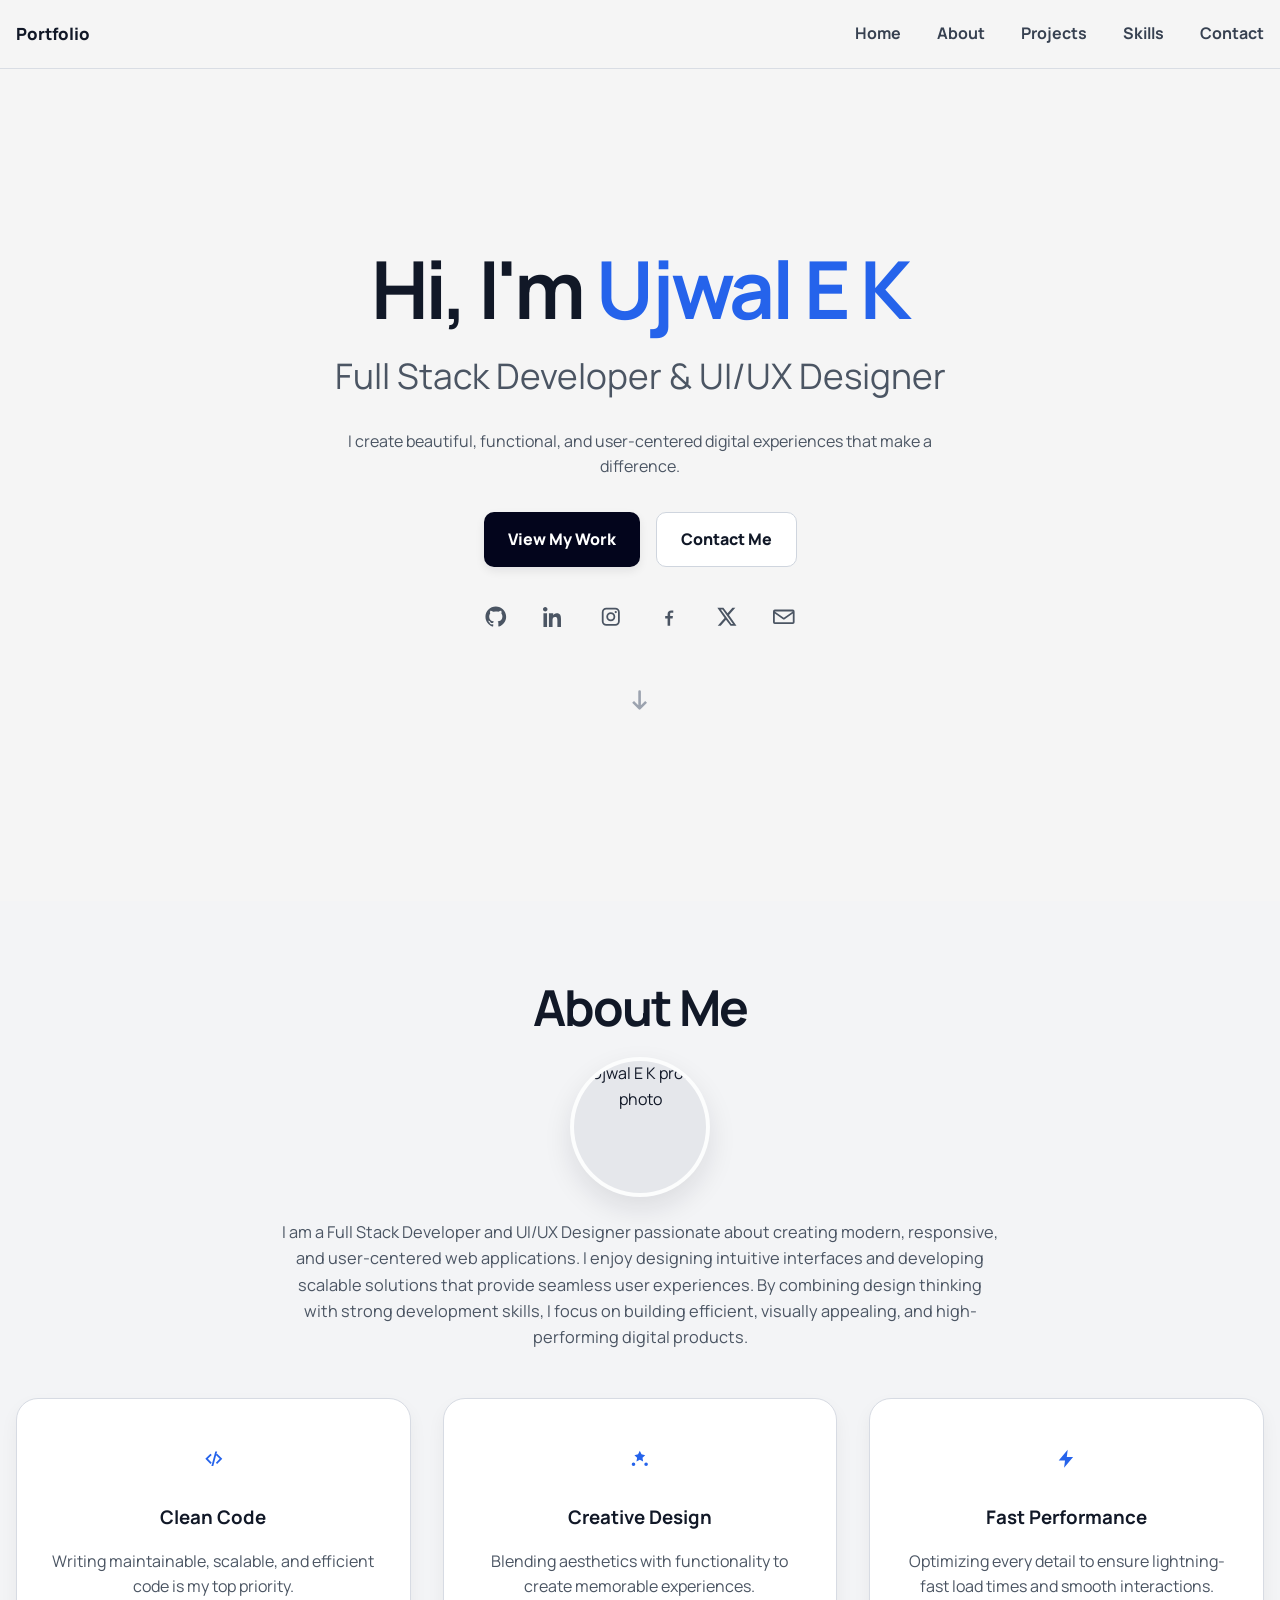
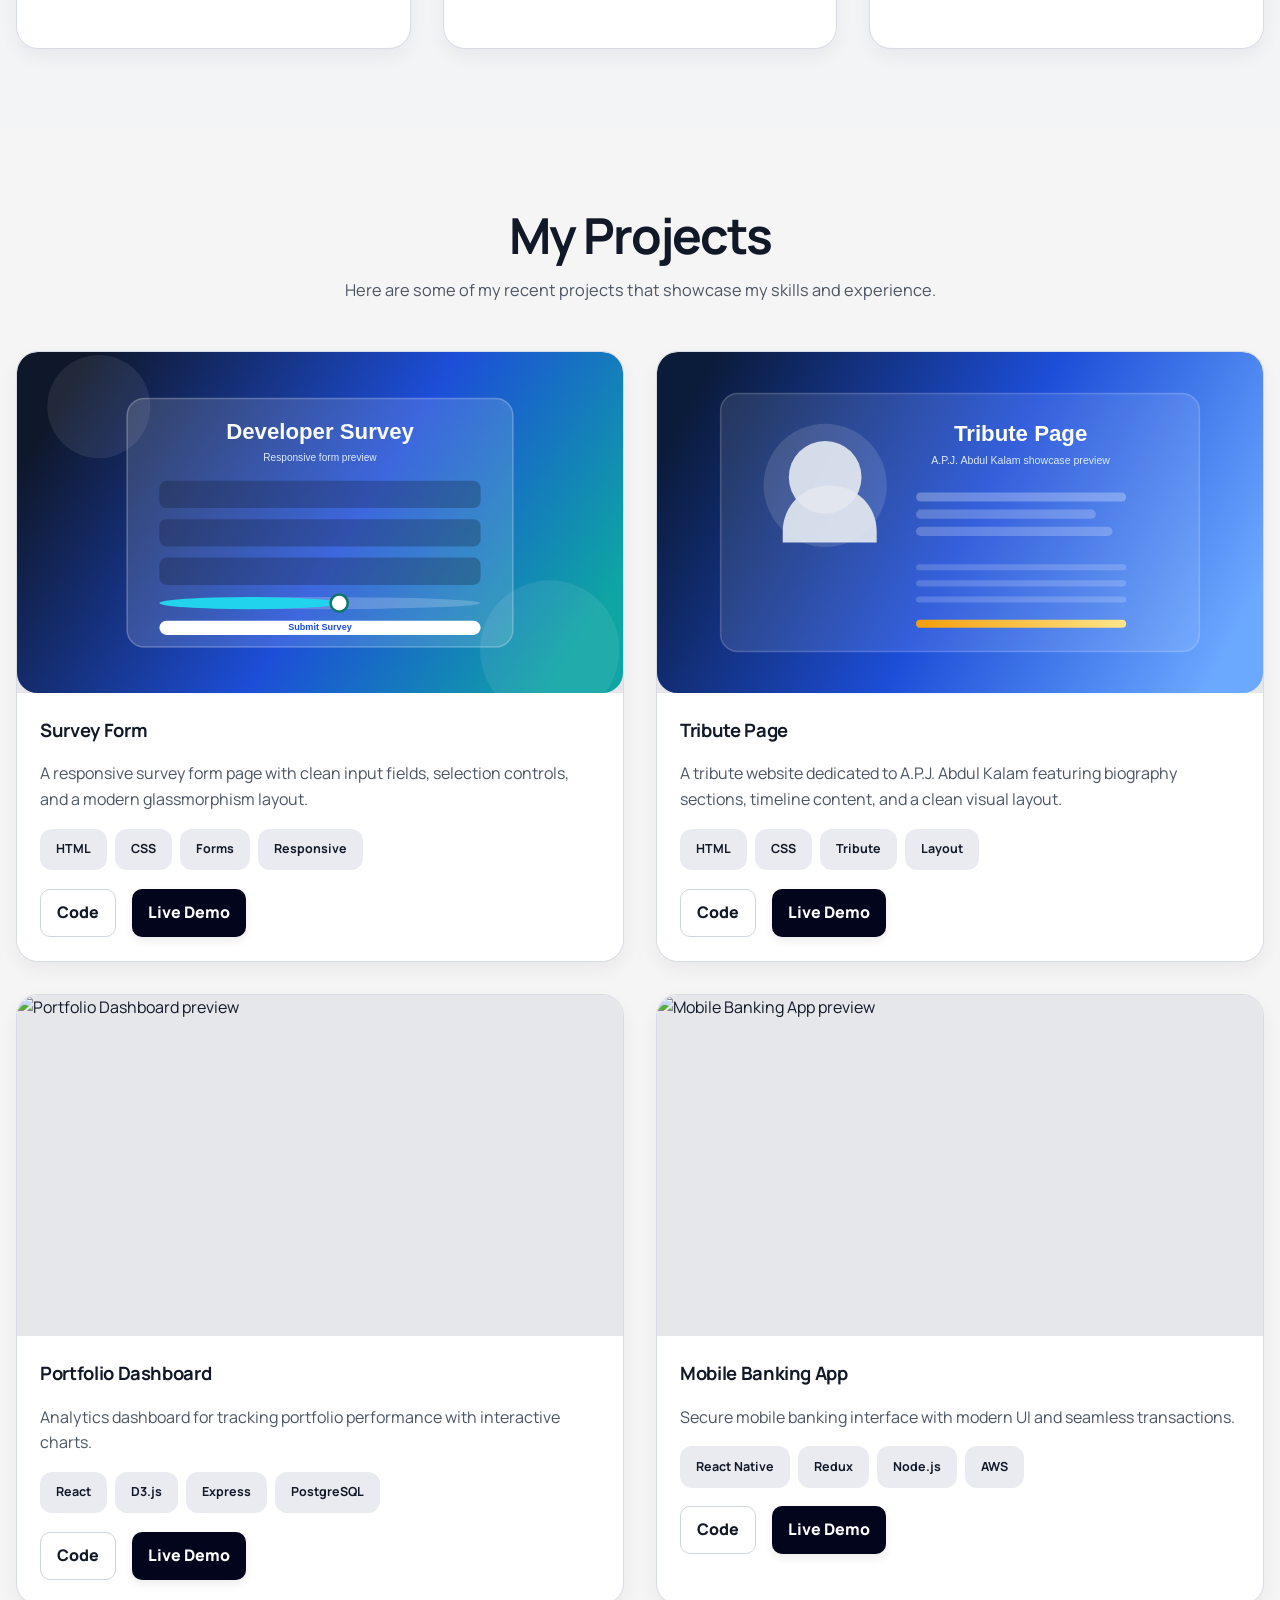
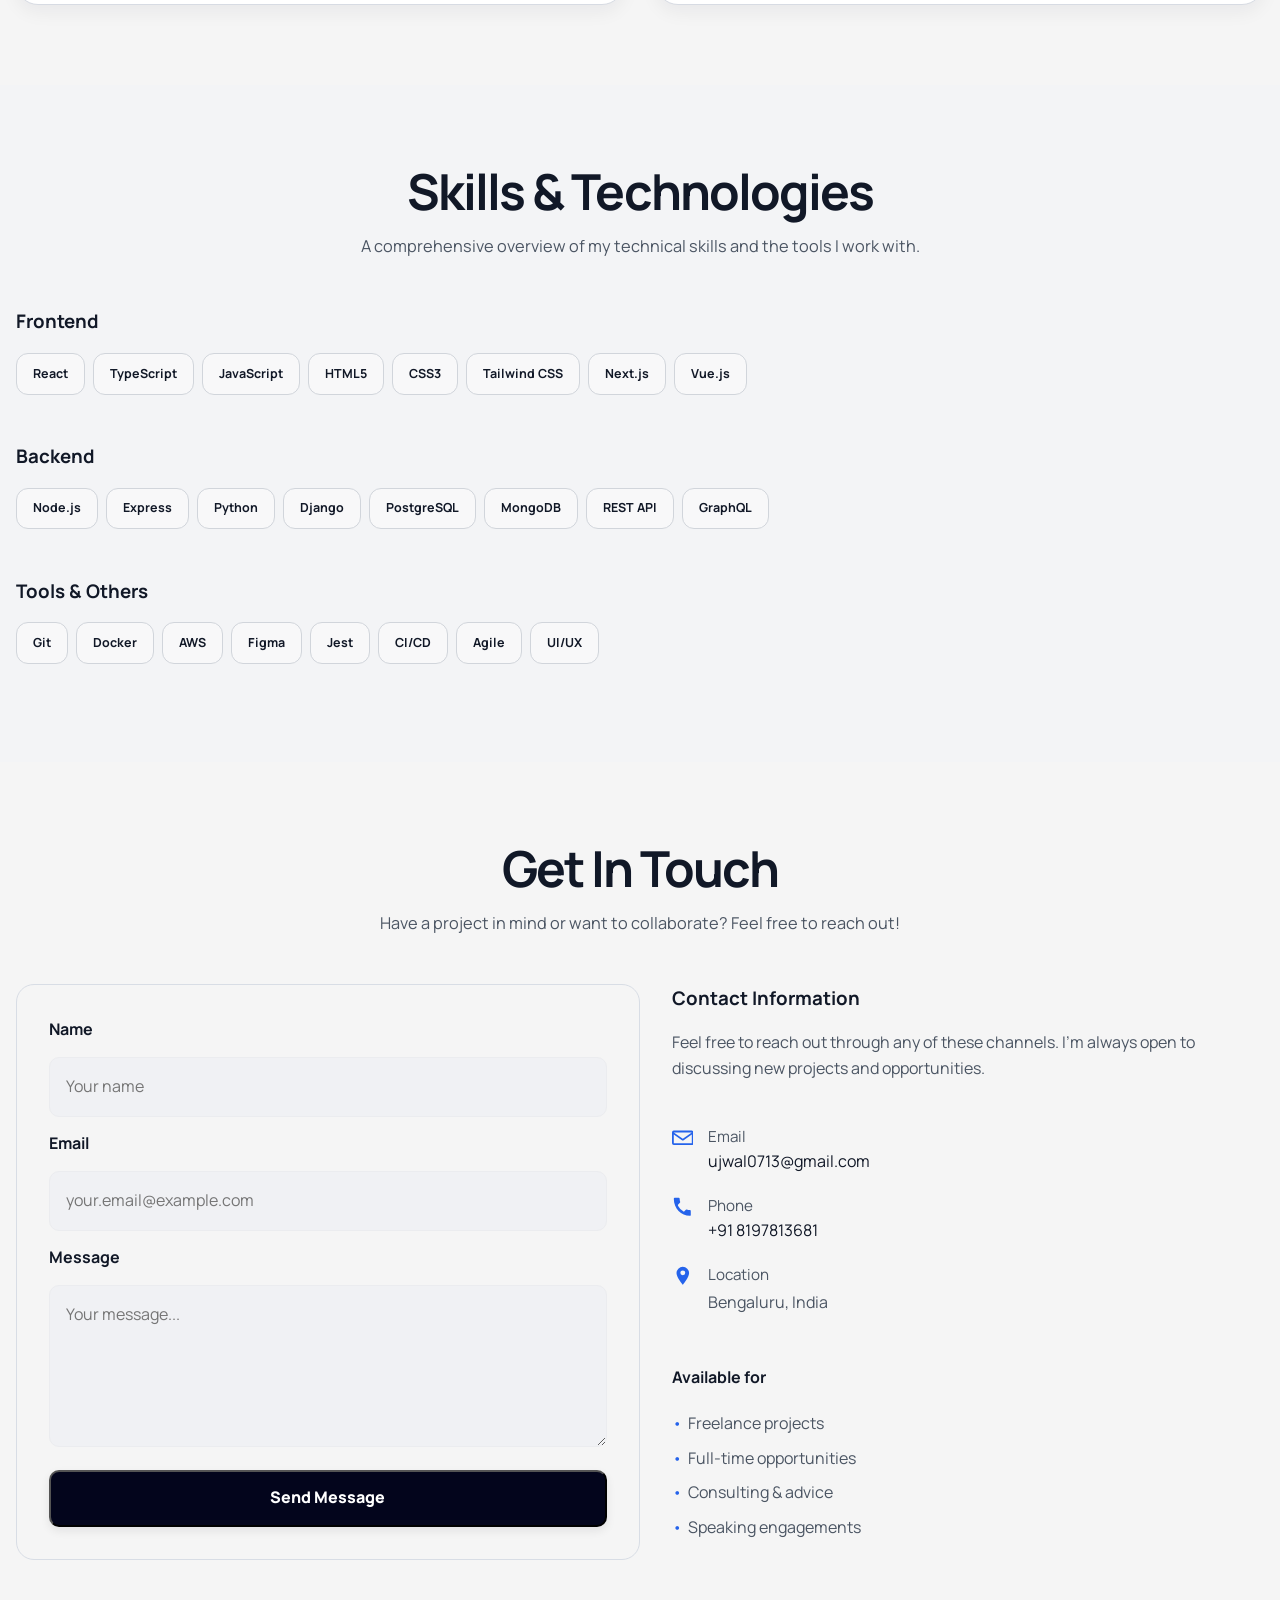
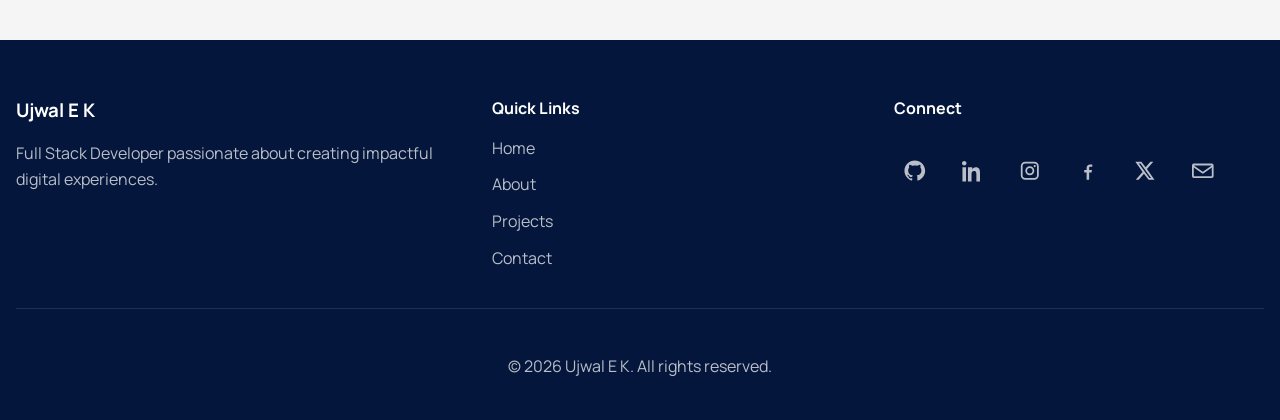
==== index.html @ cf4cae7e "Initial portfolio website" ====
<!DOCTYPE html>
<html lang="en">
<head>
  <meta charset="UTF-8">
  <meta name="viewport" content="width=device-width, initial-scale=1.0">
  <meta name="description" content="Portfolio website for Ujwal E K, full stack developer and UI/UX designer.">
  <title>Portfolio | Ujwal E K</title>
  <link rel="preconnect" href="https://fonts.googleapis.com">
  <link rel="preconnect" href="https://fonts.gstatic.com" crossorigin>
  <link href="https://fonts.googleapis.com/css2?family=Manrope:wght@400;500;600;700;800&display=swap" rel="stylesheet">
  <link rel="stylesheet" href="style.css">
</head>
<body>
  <header class="header">
    <div class="container nav-wrap">
      <a class="brand" href="#home">Portfolio</a>
      <button class="menu-toggle" type="button" aria-label="Open menu" aria-expanded="false" aria-controls="mobile-menu">
        <span></span>
        <span></span>
        <span></span>
      </button>
      <nav class="nav desktop-nav" aria-label="Primary navigation">
        <a href="#home">Home</a>
        <a href="#about">About</a>
        <a href="#projects">Projects</a>
        <a href="#skills">Skills</a>
        <a href="#contact">Contact</a>
      </nav>
    </div>
    <nav class="mobile-nav" id="mobile-menu" aria-label="Mobile navigation" hidden>
      <div class="container mobile-nav-links">
        <a href="#home">Home</a>
        <a href="#about">About</a>
        <a href="#projects">Projects</a>
        <a href="#skills">Skills</a>
        <a href="#contact">Contact</a>
      </div>
    </nav>
  </header>

  <main>
    <section class="hero" id="home">
      <div class="container hero-content">

        <h1>Hi, I'm <span>Ujwal E K</span></h1>
        <p class="hero-subtitle">Full Stack Developer &amp; UI/UX Designer</p>
        <p class="hero-description">
          I create beautiful, functional, and user-centered digital experiences that
          make a difference.
        </p>

        <div class="hero-actions">
          <a class="button button-primary" href="#projects">View My Work</a>
          <a class="button button-secondary" href="#contact">Contact Me</a>
        </div>

        <div class="social-links">
          <a href="https://github.com" target="_blank" rel="noopener noreferrer" aria-label="GitHub">
            <svg viewBox="0 0 24 24" aria-hidden="true"><path d="M12 .5C5.65.5.5 5.65.5 12c0 5.08 3.29 9.39 7.86 10.91.58.11.79-.25.79-.56 0-.27-.01-1-.02-1.96-3.2.69-3.87-1.54-3.87-1.54-.53-1.33-1.28-1.68-1.28-1.68-1.04-.71.08-.7.08-.7 1.15.08 1.76 1.19 1.76 1.19 1.03 1.76 2.69 1.25 3.35.96.11-.75.4-1.25.73-1.54-2.55-.29-5.24-1.28-5.24-5.68 0-1.26.45-2.28 1.18-3.09-.12-.29-.51-1.46.11-3.04 0 0 .97-.31 3.17 1.18A10.9 10.9 0 0 1 12 6.03c.97 0 1.95.13 2.87.39 2.2-1.49 3.17-1.18 3.17-1.18.62 1.58.23 2.75.11 3.04.74.81 1.18 1.83 1.18 3.09 0 4.42-2.69 5.39-5.25 5.67.41.36.78 1.06.78 2.14 0 1.55-.01 2.79-.01 3.17 0 .31.21.67.79.56C20.21 21.39 23.5 17.08 23.5 12 23.5 5.65 18.35.5 12 .5Z"/></svg>
          </a>
          <a href="https://linkedin.com" target="_blank" rel="noopener noreferrer" aria-label="LinkedIn">
            <svg viewBox="0 0 24 24" aria-hidden="true"><path d="M4.98 3.5C4.98 4.88 3.87 6 2.49 6S0 4.88 0 3.5 1.11 1 2.49 1s2.49 1.12 2.49 2.5ZM.5 8h4V24h-4V8Zm7 0h3.83v2.19h.05c.53-1.01 1.84-2.19 3.8-2.19 4.06 0 4.81 2.67 4.81 6.15V24h-4v-7.56c0-1.8-.03-4.12-2.51-4.12-2.51 0-2.89 1.96-2.89 3.99V24h-4V8Z"/></svg>
          </a>
          <a href="https://instagram.com" target="_blank" rel="noopener noreferrer" aria-label="Instagram">
            <svg viewBox="0 0 24 24" aria-hidden="true"><path d="M7 2h10a5 5 0 0 1 5 5v10a5 5 0 0 1-5 5H7a5 5 0 0 1-5-5V7a5 5 0 0 1 5-5Zm0 2a3 3 0 0 0-3 3v10a3 3 0 0 0 3 3h10a3 3 0 0 0 3-3V7a3 3 0 0 0-3-3H7Zm10.5 1.5a1.25 1.25 0 1 1-1.249 1.25A1.25 1.25 0 0 1 17.5 5.5ZM12 7a5 5 0 1 1-5 5 5 5 0 0 1 5-5Zm0 2a3 3 0 1 0 3 3 3 3 0 0 0-3-3Z"/></svg>
          </a>
          <a href="https://facebook.com" target="_blank" rel="noopener noreferrer" aria-label="Facebook">
            <svg viewBox="0 0 24 24" aria-hidden="true"><path d="M13.5 22v-8h2.7l.4-3h-3.1V9.1c0-.87.25-1.46 1.5-1.46H17V5.02A28.24 28.24 0 0 0 14.62 5C12.27 5 10.67 6.43 10.67 9.06V11H8v3h2.67v8h2.83Z"/></svg>
          </a>
          <a href="https://twitter.com" target="_blank" rel="noopener noreferrer" aria-label="X">
            <svg viewBox="0 0 24 24" aria-hidden="true"><path d="M18.24 2H21.5l-7.12 8.13L22.75 22H16.2l-5.14-6.71L5.19 22H1.93l7.61-8.7L1.5 2h6.72l4.64 6.12L18.24 2Zm-1.14 18h1.8L7.25 3.9H5.32L17.1 20Z"/></svg>
          </a>
          <a href="https://mail.google.com/mail/?view=cm&fs=1&to=ujwal0713@gmail.com" target="_blank" rel="noopener noreferrer" aria-label="Email">
            <svg viewBox="0 0 24 24" aria-hidden="true"><path d="M2 4h20a2 2 0 0 1 2 2v12a2 2 0 0 1-2 2H2a2 2 0 0 1-2-2V6a2 2 0 0 1 2-2Zm0 2v.01L12 13l10-6.99V6H2Zm20 12V8.32l-9.43 6.6a1 1 0 0 1-1.14 0L2 8.32V18h20Z"/></svg>
          </a>
        </div>

        <a class="scroll-down" href="#about" aria-label="Scroll down">
          <svg viewBox="0 0 24 24" aria-hidden="true">
            <path d="M12 4a1 1 0 0 1 1 1v10.59l3.3-3.29 1.4 1.41-5 5a1 1 0 0 1-1.4 0l-5-5 1.4-1.41 3.3 3.29V5a1 1 0 0 1 1-1Z"/>
          </svg>
        </a>
      </div>
    </section>

    <section class="section section-muted" id="about">
      <div class="container">
        <div class="section-heading">
          <h2>About Me</h2>
          <div class="profile-photo-wrap about-photo-wrap">
            <img class="profile-photo" src="https://via.placeholder.com/220x220.png?text=Ujwal+E+K" alt="Ujwal E K profile photo">
          </div>
          <p>I am a Full Stack Developer and UI/UX Designer passionate about creating modern, responsive, and user-centered web applications. I enjoy designing intuitive interfaces and developing scalable solutions that provide seamless user experiences. By combining design thinking with strong development skills, I focus on building efficient, visually appealing, and high-performing digital products.</p>
        </div>

        <div class="about-grid">
          <article class="card info-card">
            <div class="icon-circle" aria-hidden="true">
              <svg viewBox="0 0 24 24"><path d="M8.29 6.29 2.59 12l5.7 5.71 1.42-1.42L5.41 12l4.3-4.29-1.42-1.42Zm7.42 0-1.42 1.42L18.59 12l-4.3 4.29 1.42 1.42L21.41 12l-5.7-5.71ZM13.65 4 9.35 20h2.07l4.3-16h-2.07Z"/></svg>
            </div>
            <h3>Clean Code</h3>
            <p>Writing maintainable, scalable, and efficient code is my top priority.</p>
          </article>

          <article class="card info-card">
            <div class="icon-circle" aria-hidden="true">
              <svg viewBox="0 0 24 24"><path d="m12 3 1.91 3.87L18 8l-3 2.92.71 4.14L12 13.06l-3.71 2 .71-4.14L6 8l4.09-1.13L12 3Zm7 13a2 2 0 1 1 0 4 2 2 0 0 1 0-4ZM5 16a2 2 0 1 1 0 4 2 2 0 0 1 0-4Z"/></svg>
            </div>
            <h3>Creative Design</h3>
            <p>Blending aesthetics with functionality to create memorable experiences.</p>
          </article>

          <article class="card info-card">
            <div class="icon-circle" aria-hidden="true">
              <svg viewBox="0 0 24 24"><path d="M13 2 3 14h7l-1 8 10-12h-7l1-8Z"/></svg>
            </div>
            <h3>Fast Performance</h3>
            <p>Optimizing every detail to ensure lightning-fast load times and smooth interactions.</p>
          </article>
        </div>
      </div>
    </section>

    <section class="section" id="projects">
      <div class="container">
        <div class="section-heading">
          <h2>My Projects</h2>
          <p>Here are some of my recent projects that showcase my skills and experience.</p>
        </div>

        <div class="projects-grid">
          <article class="card project-card">
            <div class="project-image">
                <img src="assets/survey-preview.svg" alt="Survey Form preview">
              </div>
            <div class="project-content">
              <h3>Survey Form</h3>
              <p>A responsive survey form page with clean input fields, selection controls, and a modern glassmorphism layout.</p>
              <div class="tags">
                <span>HTML</span>
                <span>CSS</span>
                <span>Forms</span>
                <span>Responsive</span>
              </div>
              <div class="project-actions">
                <a class="button button-secondary button-small" href="">Code</a>
                <a class="button button-primary button-small" href="survey.html" target="_blank" rel="noopener noreferrer">Live Demo</a>
              </div>
            </div>
          </article>

          <article class="card project-card">
            <div class="project-image">
                <img src="assets/tribute-preview.svg" alt="Tribute Page preview">
              </div>
            <div class="project-content">
              <h3>Tribute Page</h3>
              <p>A tribute website dedicated to A.P.J. Abdul Kalam featuring biography sections, timeline content, and a clean visual layout.</p>
              <div class="tags">
                <span>HTML</span>
                <span>CSS</span>
                <span>Tribute</span>
                <span>Layout</span>
              </div>
              <div class="project-actions">
                <a class="button button-secondary button-small" href="">Code</a>
                <a class="button button-primary button-small" href="tribute.html" target="_blank" rel="noopener noreferrer">Live Demo</a>
              </div>
            </div>
          </article>

          <article class="card project-card">
            <div class="project-image">
              <img src="https://images.unsplash.com/photo-1637937459053-c788742455be?crop=entropy&cs=tinysrgb&fit=max&fm=jpg&q=80&w=1080" alt="Portfolio Dashboard preview">
            </div>
            <div class="project-content">
              <h3>Portfolio Dashboard</h3>
              <p>Analytics dashboard for tracking portfolio performance with interactive charts.</p>
              <div class="tags">
                <span>React</span>
                <span>D3.js</span>
                <span>Express</span>
                <span>PostgreSQL</span>
              </div>
              <div class="project-actions">
                <a class="button button-secondary button-small" href="https://github.com" target="_blank" rel="noopener noreferrer">Code</a>
                <a class="button button-primary button-small" href="https://example.com" target="_blank" rel="noopener noreferrer">Live Demo</a>
              </div>
            </div>
          </article>

          <article class="card project-card">
            <div class="project-image">
              <img src="https://images.unsplash.com/photo-1661246627162-feb0269e0c07?crop=entropy&cs=tinysrgb&fit=max&fm=jpg&q=80&w=1080" alt="Mobile Banking App preview">
            </div>
            <div class="project-content">
              <h3>Mobile Banking App</h3>
              <p>Secure mobile banking interface with modern UI and seamless transactions.</p>
              <div class="tags">
                <span>React Native</span>
                <span>Redux</span>
                <span>Node.js</span>
                <span>AWS</span>
              </div>
              <div class="project-actions">
                <a class="button button-secondary button-small" href="https://github.com" target="_blank" rel="noopener noreferrer">Code</a>
                <a class="button button-primary button-small" href="https://example.com" target="_blank" rel="noopener noreferrer">Live Demo</a>
              </div>
            </div>
          </article>
        </div>
      </div>
    </section>

    <section class="section section-muted" id="skills">
      <div class="container">
        <div class="section-heading">
          <h2>Skills &amp; Technologies</h2>
          <p>A comprehensive overview of my technical skills and the tools I work with.</p>
        </div>

        <div class="skills-list">
          <div class="skill-block">
            <h3>Frontend</h3>
            <div class="tags tags-outline">
              <span>React</span>
              <span>TypeScript</span>
              <span>JavaScript</span>
              <span>HTML5</span>
              <span>CSS3</span>
              <span>Tailwind CSS</span>
              <span>Next.js</span>
              <span>Vue.js</span>
            </div>
          </div>

          <div class="skill-block">
            <h3>Backend</h3>
            <div class="tags tags-outline">
              <span>Node.js</span>
              <span>Express</span>
              <span>Python</span>
              <span>Django</span>
              <span>PostgreSQL</span>
              <span>MongoDB</span>
              <span>REST API</span>
              <span>GraphQL</span>
            </div>
          </div>

          <div class="skill-block">
            <h3>Tools &amp; Others</h3>
            <div class="tags tags-outline">
              <span>Git</span>
              <span>Docker</span>
              <span>AWS</span>
              <span>Figma</span>
              <span>Jest</span>
              <span>CI/CD</span>
              <span>Agile</span>
              <span>UI/UX</span>
            </div>
          </div>
        </div>
      </div>
    </section>

    <section class="section" id="contact">
      <div class="container">
        <div class="section-heading">
          <h2>Get In Touch</h2>
          <p>Have a project in mind or want to collaborate? Feel free to reach out!</p>
        </div>

        <div class="contact-grid">
          <article class="form-card">
            <form id="contact-form" name="contact" method="POST" data-netlify="true" netlify-honeypot="bot-field">
              <input type="hidden" name="form-name" value="contact">
              <p class="hidden-field">
                <label>Do not fill this field if you are human <input name="bot-field"></label>
              </p>

              <label for="name">Name</label>
              <input id="name" name="name" type="text" placeholder="Your name" required>

              <label for="email">Email</label>
              <input id="email" name="email" type="email" placeholder="your.email@example.com" required>

              <label for="message">Message</label>
              <textarea id="message" name="message" rows="5" placeholder="Your message..." required></textarea>

              <button class="button button-primary button-submit" type="submit">Send Message</button>
            </form>
          </article>

          <div class="contact-info">
            <div>
              <h3>Contact Information</h3>
              <p>Feel free to reach out through any of these channels. I'm always open to discussing new projects and opportunities.</p>
            </div>

            <div class="contact-items">
              <div class="contact-item">
                <div class="contact-icon" aria-hidden="true">
                  <svg viewBox="0 0 24 24"><path d="M2 4h20a2 2 0 0 1 2 2v12a2 2 0 0 1-2 2H2a2 2 0 0 1-2-2V6a2 2 0 0 1 2-2Zm0 2v.01L12 13l10-6.99V6H2Zm20 12V8.32l-9.43 6.6a1 1 0 0 1-1.14 0L2 8.32V18h20Z"/></svg>
                </div>
                <div>
                  <span>Email</span>
                  <a href="mailto:ujwal0713@gmail.com">ujwal0713@gmail.com</a>
                </div>
              </div>

              <div class="contact-item">
                <div class="contact-icon" aria-hidden="true">
                  <svg viewBox="0 0 24 24"><path d="M6.62 10.79a15.05 15.05 0 0 0 6.59 6.59l2.2-2.2a1 1 0 0 1 1.01-.24c1.1.37 2.27.56 3.45.56a1 1 0 0 1 1 1V21a1 1 0 0 1-1 1C10.29 22 2 13.71 2 3a1 1 0 0 1 1-1h4.5a1 1 0 0 1 1 1c0 1.18.19 2.35.56 3.45a1 1 0 0 1-.24 1.01l-2.2 2.33Z"/></svg>
                </div>
                <div>
                  <span>Phone</span>
                  <a href="tel:+918197813681">+91 8197813681</a>
                </div>
              </div>

              <div class="contact-item">
                <div class="contact-icon" aria-hidden="true">
                  <svg viewBox="0 0 24 24"><path d="M12 2a7 7 0 0 0-7 7c0 5.25 7 13 7 13s7-7.75 7-13a7 7 0 0 0-7-7Zm0 9.5A2.5 2.5 0 1 1 12 6a2.5 2.5 0 0 1 0 5.5Z"/></svg>
                </div>
                <div>
                  <span>Location</span>
                  <p>Bengaluru, India</p>
                </div>
              </div>
            </div>

            <div class="availability">
              <h4>Available for</h4>
              <ul>
                <li>Freelance projects</li>
                <li>Full-time opportunities</li>
                <li>Consulting &amp; advice</li>
                <li>Speaking engagements</li>
              </ul>
            </div>
          </div>
        </div>
      </div>
    </section>
  </main>

  <footer class="footer">
    <div class="container footer-grid">
      <div>
        <h3>Ujwal E K</h3>
        <p>Full Stack Developer passionate about creating impactful digital experiences.</p>
      </div>

      <div>
        <h4>Quick Links</h4>
        <ul class="footer-links">
          <li><a href="#home">Home</a></li>
          <li><a href="#about">About</a></li>
          <li><a href="#projects">Projects</a></li>
          <li><a href="#contact">Contact</a></li>
        </ul>
      </div>

      <div>
        <h4>Connect</h4>
        <div class="social-links footer-social">
          <a href="https://github.com/ujwal0713" target="_blank" rel="noopener noreferrer" aria-label="GitHub">
            <svg viewBox="0 0 24 24" aria-hidden="true"><path d="M12 .5C5.65.5.5 5.65.5 12c0 5.08 3.29 9.39 7.86 10.91.58.11.79-.25.79-.56 0-.27-.01-1-.02-1.96-3.2.69-3.87-1.54-3.87-1.54-.53-1.33-1.28-1.68-1.28-1.68-1.04-.71.08-.7.08-.7 1.15.08 1.76 1.19 1.76 1.19 1.03 1.76 2.69 1.25 3.35.96.11-.75.4-1.25.73-1.54-2.55-.29-5.24-1.28-5.24-5.68 0-1.26.45-2.28 1.18-3.09-.12-.29-.51-1.46.11-3.04 0 0 .97-.31 3.17 1.18A10.9 10.9 0 0 1 12 6.03c.97 0 1.95.13 2.87.39 2.2-1.49 3.17-1.18 3.17-1.18.62 1.58.23 2.75.11 3.04.74.81 1.18 1.83 1.18 3.09 0 4.42-2.69 5.39-5.25 5.67.41.36.78 1.06.78 2.14 0 1.55-.01 2.79-.01 3.17 0 .31.21.67.79.56C20.21 21.39 23.5 17.08 23.5 12 23.5 5.65 18.35.5 12 .5Z"/></svg>
          </a>
          <a href="https://www.linkedin.com/in/ujwal-e-k-99786537b/" target="_blank" rel="noopener noreferrer" aria-label="LinkedIn">
            <svg viewBox="0 0 24 24" aria-hidden="true"><path d="M4.98 3.5C4.98 4.88 3.87 6 2.49 6S0 4.88 0 3.5 1.11 1 2.49 1s2.49 1.12 2.49 2.5ZM.5 8h4V24h-4V8Zm7 0h3.83v2.19h.05c.53-1.01 1.84-2.19 3.8-2.19 4.06 0 4.81 2.67 4.81 6.15V24h-4v-7.56c0-1.8-.03-4.12-2.51-4.12-2.51 0-2.89 1.96-2.89 3.99V24h-4V8Z"/></svg>
          </a>
          <a href="https://instagram.com" target="_blank" rel="noopener noreferrer" aria-label="Instagram">
            <svg viewBox="0 0 24 24" aria-hidden="true"><path d="M7 2h10a5 5 0 0 1 5 5v10a5 5 0 0 1-5 5H7a5 5 0 0 1-5-5V7a5 5 0 0 1 5-5Zm0 2a3 3 0 0 0-3 3v10a3 3 0 0 0 3 3h10a3 3 0 0 0 3-3V7a3 3 0 0 0-3-3H7Zm10.5 1.5a1.25 1.25 0 1 1-1.249 1.25A1.25 1.25 0 0 1 17.5 5.5ZM12 7a5 5 0 1 1-5 5 5 5 0 0 1 5-5Zm0 2a3 3 0 1 0 3 3 3 3 0 0 0-3-3Z"/></svg>
          </a>
          <a href="https://facebook.com" target="_blank" rel="noopener noreferrer" aria-label="Facebook">
            <svg viewBox="0 0 24 24" aria-hidden="true"><path d="M13.5 22v-8h2.7l.4-3h-3.1V9.1c0-.87.25-1.46 1.5-1.46H17V5.02A28.24 28.24 0 0 0 14.62 5C12.27 5 10.67 6.43 10.67 9.06V11H8v3h2.67v8h2.83Z"/></svg>
          </a>
          <a href="https://twitter.com" target="_blank" rel="noopener noreferrer" aria-label="Twitter">
            <svg viewBox="0 0 24 24" aria-hidden="true"><path d="M18.24 2H21.5l-7.12 8.13L22.75 22H16.2l-5.14-6.71L5.19 22H1.93l7.61-8.7L1.5 2h6.72l4.64 6.12L18.24 2Zm-1.14 18h1.8L7.25 3.9H5.32L17.1 20Z"/></svg>
          </a>
          <a href="https://mail.google.com/mail/?view=cm&fs=1&to=ujwal0713@gmail.com" target="_blank" rel="noopener noreferrer" aria-label="Email">
            <svg viewBox="0 0 24 24" aria-hidden="true"><path d="M2 4h20a2 2 0 0 1 2 2v12a2 2 0 0 1-2 2H2a2 2 0 0 1-2-2V6a2 2 0 0 1 2-2Zm0 2v.01L12 13l10-6.99V6H2Zm20 12V8.32l-9.43 6.6a1 1 0 0 1-1.14 0L2 8.32V18h20Z"/></svg>
          </a>
        </div>
      </div>
    </div>

    <div class="container footer-bottom">
      <p>&copy; <span id="year"></span> Ujwal E K. All rights reserved.</p>
    </div>
  </footer>

  <script src="script.js"></script>
</body>
</html>
---- style.css ----
:root {
  --bg: #f5f5f5;
  --surface: #ffffff;
  --text: #111827;
  --muted: #4b5563;
  --line: #d7dbe3;
  --primary: #2563eb;
  --primary-dark: #03051c;
  --footer: #04163b;
  --shadow: 0 8px 18px rgba(15, 23, 42, 0.05);
  --shadow-hover: 0 16px 28px rgba(15, 23, 42, 0.10);
  --radius: 22px;
  --container: 1280px;
}

*,
*::before,
*::after {
  box-sizing: border-box;
}

html {
  scroll-behavior: smooth;
}

body {
  margin: 0;
  font-family: "Manrope", sans-serif;
  background: var(--bg);
  color: var(--text);
  line-height: 1.6;
}

img {
  display: block;
  width: 100%;
}

a {
  color: inherit;
  text-decoration: none;
}

button,
input,
textarea {
  font: inherit;
}

svg {
  width: 1.35rem;
  height: 1.35rem;
  fill: currentColor;
}

.container {
  width: min(calc(100% - 2rem), var(--container));
  margin: 0 auto;
}

.header {
  position: sticky;
  top: 0;
  z-index: 1000;
  background: rgba(245, 245, 245, 0.95);
  backdrop-filter: blur(10px);
  border-bottom: 1px solid #d9dde4;
}

.nav-wrap {
  display: flex;
  align-items: center;
  justify-content: space-between;
  min-height: 4.25rem;
}

.brand {
  font-size: 1.05rem;
  font-weight: 800;
}

.nav,
.mobile-nav-links,
.hero-actions,
.social-links,
.project-actions,
.tags {
  display: flex;
  gap: 1rem;
}

.nav {
  align-items: center;
  gap: 2.25rem;
}

.nav a,
.mobile-nav-links a {
  font-weight: 700;
  color: #374151;
  transition: color 0.2s ease;
}

.nav a:hover,
.mobile-nav-links a:hover,
.footer-links a:hover {
  color: var(--primary);
}

.menu-toggle {
  display: none;
  width: 2.9rem;
  height: 2.9rem;
  padding: 0.7rem;
  border: 1px solid var(--line);
  border-radius: 999px;
  background: #fff;
  cursor: pointer;
}

.menu-toggle span {
  display: block;
  width: 100%;
  height: 2px;
  margin: 0.27rem 0;
  background: var(--text);
  transition: transform 0.2s ease, opacity 0.2s ease;
}

.menu-toggle.is-open span:nth-child(1) {
  transform: translateY(6px) rotate(45deg);
}

.menu-toggle.is-open span:nth-child(2) {
  opacity: 0;
}

.menu-toggle.is-open span:nth-child(3) {
  transform: translateY(-6px) rotate(-45deg);
}

.mobile-nav {
  background: rgba(245, 245, 245, 0.98);
  border-top: 1px solid #d9dde4;
}

.mobile-nav-links {
  flex-direction: column;
  padding: 1rem 0 1.2rem;
}

.hero {
  min-height: calc(100vh - 4.25rem);
  display: flex;
  align-items: center;
  justify-content: center;
  padding: 4rem 0;
}

.hero-content {
  max-width: 820px;
  text-align: center;
}

.hero h1,
.section-heading h2 {
  margin: 0;
  line-height: 1.08;
  letter-spacing: -0.04em;
}

.hero h1 {
  font-size: clamp(3rem, 7vw, 5rem);
}

.hero h1 span,
.icon-circle,
.contact-icon {
  color: var(--primary);
}

.hero-subtitle {
  margin: 1rem 0 0;
  font-size: clamp(1.6rem, 3vw, 2.2rem);
  color: var(--muted);
}

.hero-description,
.section-heading p,
.info-card p,
.project-content p,
.contact-info p,
.footer p,
.availability li {
  color: var(--muted);
}

.hero-description {
  max-width: 650px;
  margin: 1.5rem auto 0;
  font-size: 1rem;
}

.hero-actions {
  justify-content: center;
  margin-top: 2rem;
}

.social-links {
  justify-content: center;
  margin-top: 1.8rem;
}

.social-links a {
  display: inline-flex;
  align-items: center;
  justify-content: center;
  width: 2.6rem;
  height: 2.6rem;
  color: #4b5563;
  border-radius: 999px;
  transition: transform 0.2s ease, color 0.2s ease;
}

.social-links a:hover {
  color: var(--primary);
  transform: translateY(-2px);
}

.scroll-down {
  display: inline-flex;
  align-items: center;
  justify-content: center;
  margin-top: 3rem;
  color: #9ca3af;
  animation: bounce 1.8s infinite;
  transition: color 0.2s ease, transform 0.2s ease;
}

.scroll-down:hover {
  color: #6b7280;
}

.scroll-down svg {
  width: 1.95rem;
  height: 1.95rem;
}

.button {
  display: inline-flex;
  align-items: center;
  justify-content: center;
  min-height: 2.6rem;
  padding: 0.85rem 1.5rem;
  border-radius: 10px;
  font-weight: 800;
  transition: transform 0.2s ease, background 0.2s ease, color 0.2s ease, border-color 0.2s ease, box-shadow 0.2s ease;
}

.button:hover {
  transform: translateY(-1px);
}

.button-primary {
  background: var(--primary-dark);
  color: #fff;
  box-shadow: 0 4px 10px rgba(3, 5, 28, 0.08);
}

.button-secondary {
  border: 1px solid #cfd5de;
  background: #ffffff;
  color: var(--text);
}

.button-small {
  min-height: 2rem;
  padding: 0.65rem 1rem;
}

.button-submit {
  width: 100%;
  margin-top: 0.5rem;
}

.section {
  padding: 5rem 0;
}

.section-muted {
  background: #f3f4f6;
}

.section-heading {
  max-width: 760px;
  margin: 0 auto 3rem;
  text-align: center;
}

.section-heading h2 {
  font-size: clamp(2.3rem, 4vw, 3.1rem);
}

.section-heading p {
  margin: 0.9rem auto 0;
  max-width: 720px;
  font-size: 1.02rem;
}

.about-grid,
.projects-grid,
.contact-grid,
.footer-grid {
  display: grid;
  gap: 2rem;
}

.about-grid {
  grid-template-columns: repeat(3, minmax(0, 1fr));
}

.projects-grid {
  grid-template-columns: repeat(2, minmax(0, 1fr));
}

.contact-grid {
  grid-template-columns: minmax(0, 1fr) minmax(0, 0.95fr);
  align-items: start;
}

.footer-grid {
  grid-template-columns: 1.2fr 1fr 1fr;
}

.card {
  background: var(--surface);
  border: 1px solid var(--line);
  border-radius: var(--radius);
  box-shadow: var(--shadow);
  transition: transform 0.22s ease, box-shadow 0.22s ease, border-color 0.22s ease;
}

.info-card {
  padding: 2rem 1.5rem;
  text-align: center;
}

.info-card:hover,
.project-card:hover {
  transform: translateY(-4px);
  box-shadow: var(--shadow-hover);
  border-color: #d0d6df;
}

.info-card h3,
.project-content h3,
.contact-info h3,
.footer h3,
.footer h4,
.skill-block h3 {
  margin: 0 0 0.9rem;
}

.icon-circle {
  display: inline-flex;
  align-items: center;
  justify-content: center;
  width: 3.5rem;
  height: 3.5rem;
  margin-bottom: 1rem;
}

.project-card {
  overflow: hidden;
}

.project-image {
  aspect-ratio: 16 / 9;
  overflow: hidden;
  background: #e5e7eb;
}

.project-image img {
    width: 100%;
    height: 100%;
    object-fit: cover;
    transition: transform 0.28s ease;
  }

.project-card:hover .project-image img {
  transform: scale(1.01);
}

.project-content {
  padding: 1.45rem 1.45rem 1.5rem;
}

.project-content h3 {
  font-size: 1.15rem;
  letter-spacing: -0.02em;
}

.tags {
  flex-wrap: wrap;
  gap: 0.5rem;
  margin: 1rem 0 1.15rem;
}

.tags span {
  display: inline-flex;
  align-items: center;
  justify-content: center;
  min-height: 2.6rem;
  padding: 0.45rem 1rem;
  border-radius: 12px;
  background: #e9ebf0;
  color: #111827;
  font-size: 0.78rem;
  font-weight: 700;
  line-height: 1;
  transition: transform 0.2s ease, background 0.2s ease, border-color 0.2s ease, box-shadow 0.2s ease;
}

.tags-outline span {
  background: #f8f8f9;
  border: 1px solid #d1d5db;
}

.tags-outline span:hover {
  transform: translateY(-1px);
  background: #eff6ff;
  border-color: #93c5fd;
  box-shadow: 0 8px 18px rgba(37, 99, 235, 0.08);
}

.skills-list {
  display: grid;
  gap: 1.8rem;
}

.form-card {
  padding: 2rem;
  background: transparent;
  border: 1px solid #d8dde5;
  border-radius: 18px;
  box-shadow: none;
}

.form-card form {
  display: grid;
  gap: 0.9rem;
}

.form-card label {
  font-weight: 700;
}

.form-card input,
.form-card textarea {
  width: 100%;
  padding: 1rem;
  border: 1px solid #ebecef;
  border-radius: 10px;
  background: #f0f1f4;
  color: var(--text);
}

.form-card input:focus,
.form-card textarea:focus {
  outline: 2px solid rgba(37, 99, 235, 0.2);
  border-color: #9dbdff;
}

.form-status {
  display: none;
}

.contact-info {
  display: grid;
  gap: 1.7rem;
}

.contact-items {
  display: grid;
  gap: 1.2rem;
}

.contact-item {
  display: flex;
  gap: 0.9rem;
  align-items: flex-start;
}

.contact-icon {
  display: inline-flex;
  margin-top: 0.15rem;
}

.contact-item span {
  display: block;
  font-size: 0.95rem;
  color: var(--muted);
}

.contact-item a,
.contact-item p {
  margin: 0.2rem 0 0;
  font-size: 1rem;
}

.availability ul,
.footer-links {
  list-style: none;
  margin: 0;
  padding: 0;
}

.availability li {
  position: relative;
  padding-left: 1rem;
  margin-bottom: 0.55rem;
}

.availability li::before {
  content: "•";
  position: absolute;
  left: 0;
  top: 0;
  color: var(--primary);
}

.footer {
  padding: 3.5rem 0 1.5rem;
  background: var(--footer);
  color: #fff;
}

.footer p,
.footer-links a,
.footer-social a {
  color: rgba(255, 255, 255, 0.72);
}

.footer-links {
  display: grid;
  gap: 0.7rem;
}

.footer-social {
  justify-content: flex-start;
}

.footer-bottom {
  margin-top: 2.3rem;
  padding-top: 1.8rem;
  border-top: 1px solid rgba(255, 255, 255, 0.1);
  text-align: center;
}

@keyframes bounce {
  0%, 100% { transform: translateY(0); }
  50% { transform: translateY(8px); }
}

@media (max-width: 1024px) {
  .about-grid,
  .projects-grid,
  .contact-grid,
  .footer-grid {
    grid-template-columns: 1fr;
  }
}

@media (max-width: 768px) {
  .desktop-nav {
    display: none;
  }

  .menu-toggle {
    display: inline-block;
  }

  .section {
    padding: 4rem 0;
  }

  .hero {
    min-height: auto;
    padding: 4rem 0;
  }

  .hero-actions,
  .project-actions {
    flex-direction: column;
  }

  .button,
  .button-small {
    width: 100%;
  }
}

@media (prefers-reduced-motion: reduce) {
  html {
    scroll-behavior: auto;
  }

  *,
  *::before,
  *::after {
    animation: none !important;
    transition: none !important;
  }
}



.hidden-field {
  display: none;
}






.profile-photo-wrap {
  display: flex;
  justify-content: center;
  margin-bottom: 1.6rem;
}

.profile-photo {
  width: 140px;
  height: 140px;
  object-fit: cover;
  border-radius: 50%;
  border: 4px solid rgba(255, 255, 255, 0.9);
  box-shadow: 0 12px 28px rgba(15, 23, 42, 0.10);
  background: #e5e7eb;
}


.about-photo-wrap {
  margin-top: 1.4rem;
  margin-bottom: 1.4rem;
}
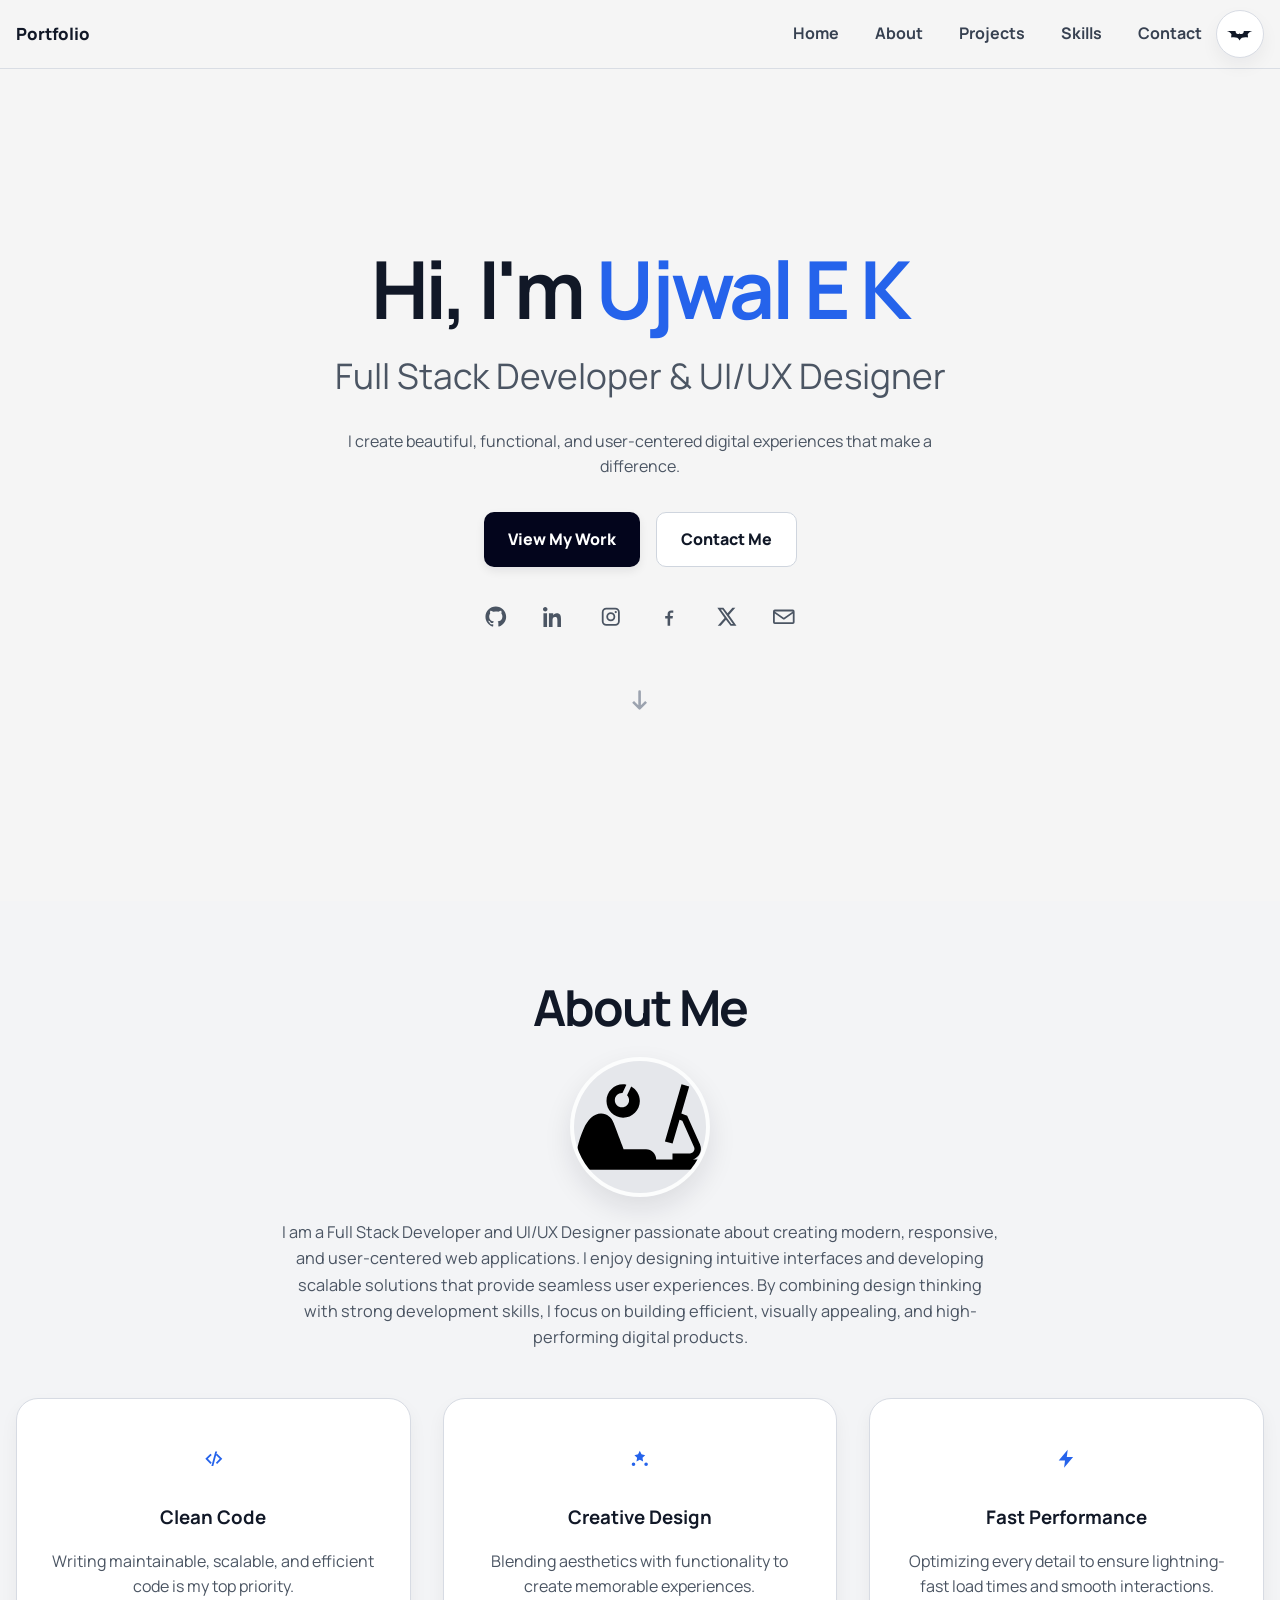
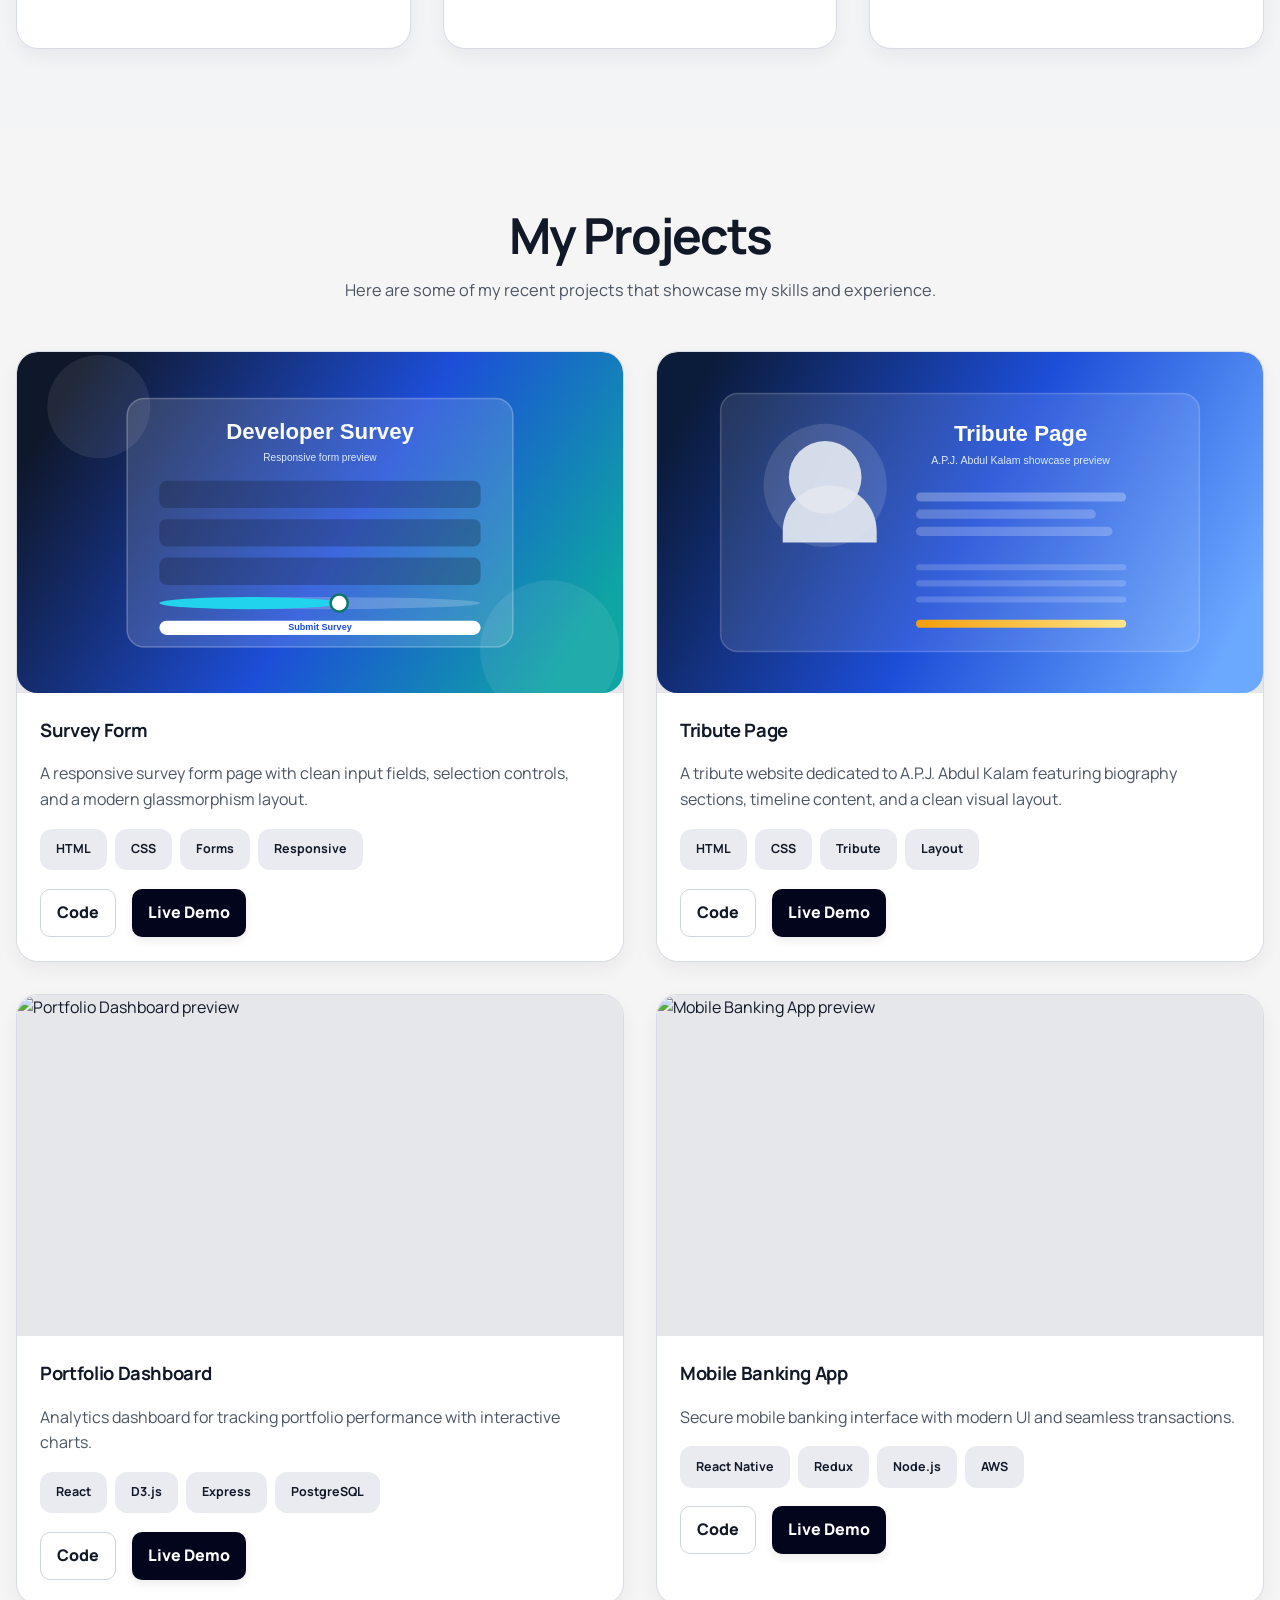
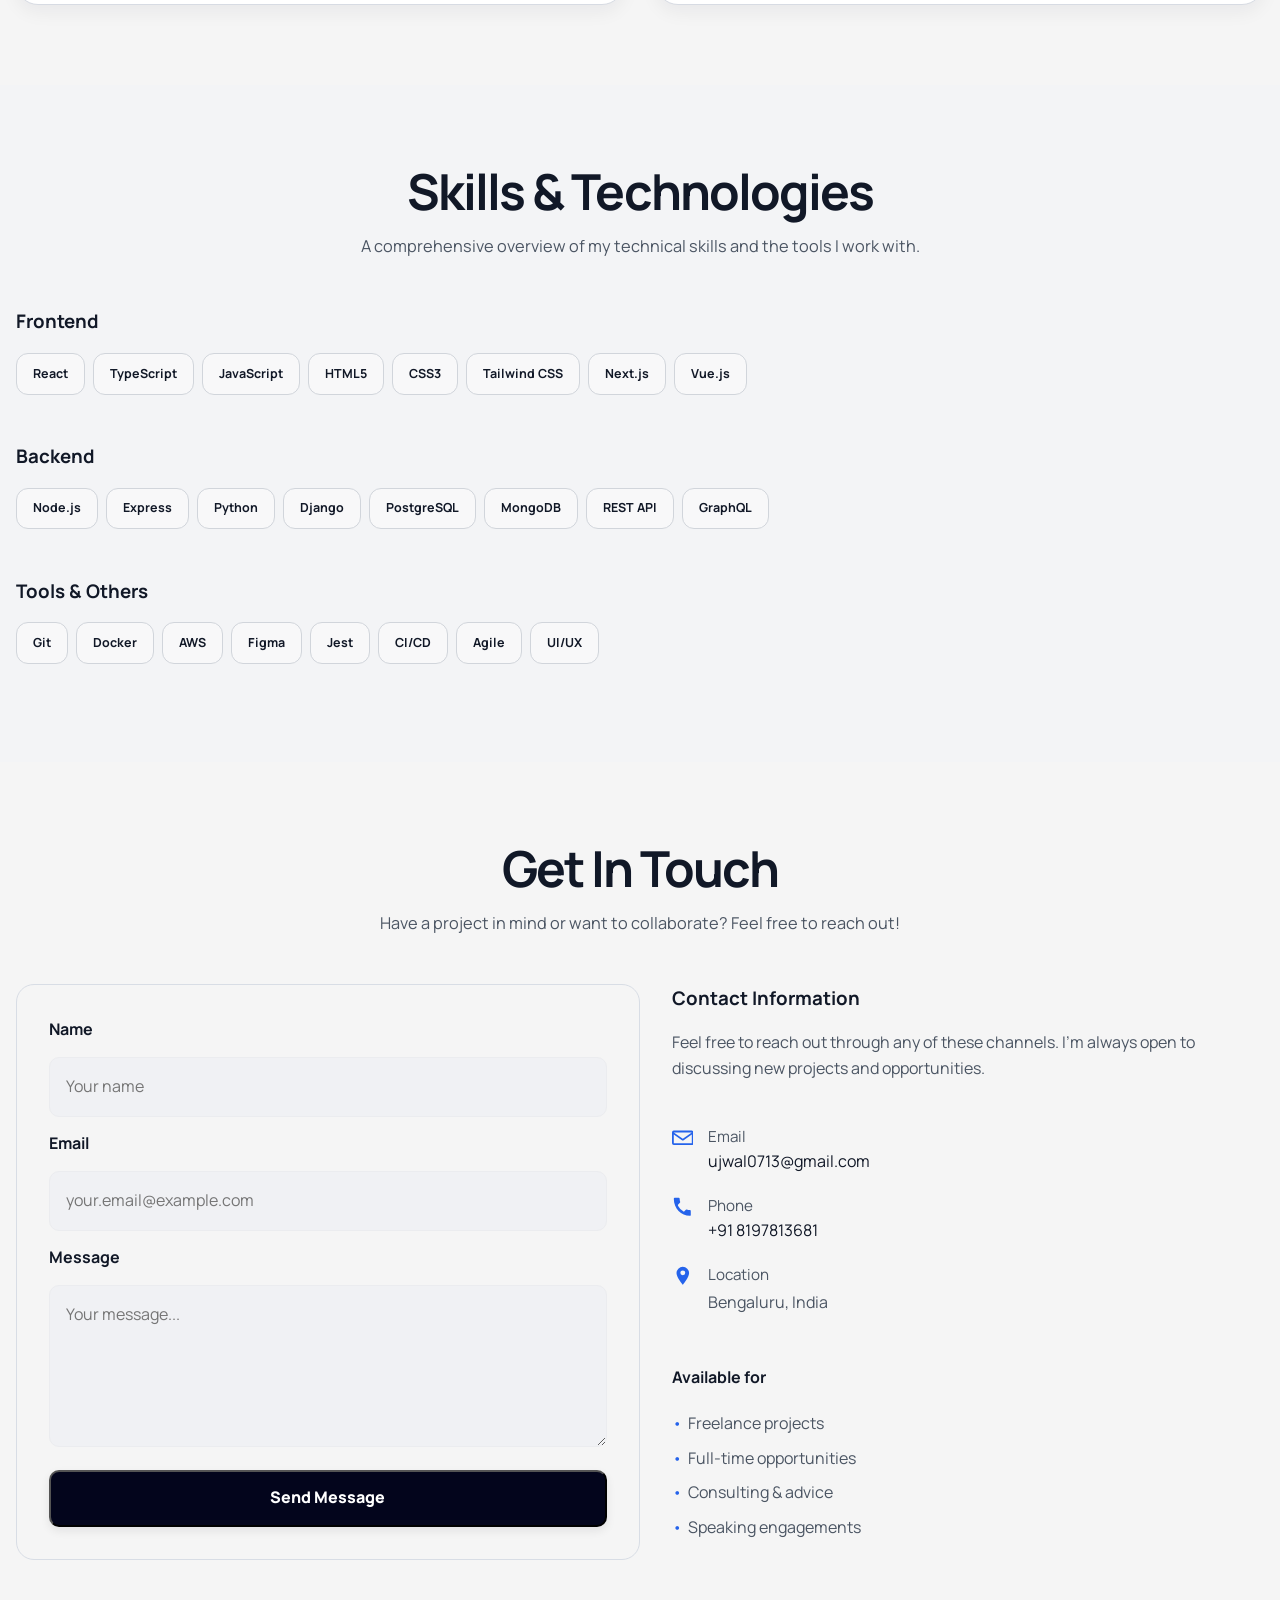
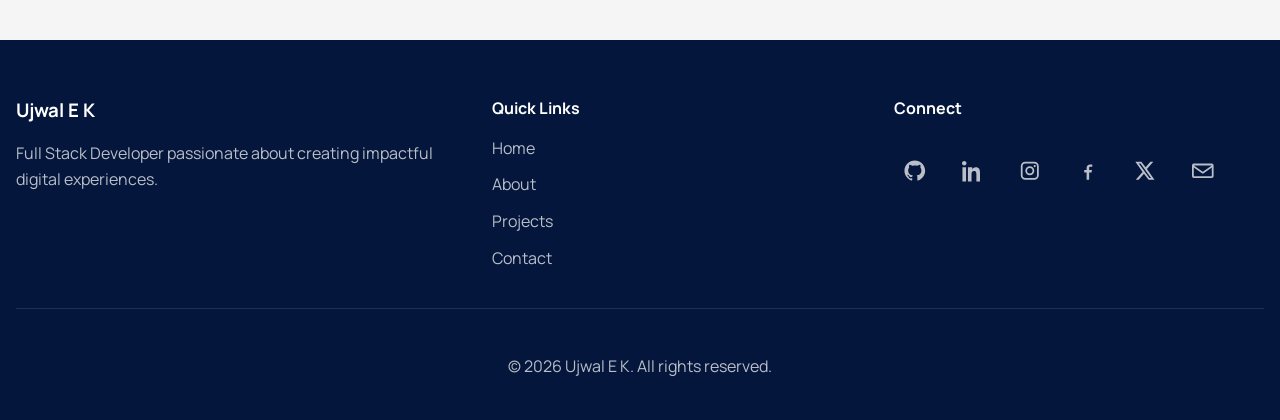
==== commit 4a5afbb0: "added dark mode" ====
--- a/index.html
+++ b/index.html
@@ -14,18 +14,25 @@
   <header class="header">
     <div class="container nav-wrap">
       <a class="brand" href="#home">Portfolio</a>
-      <button class="menu-toggle" type="button" aria-label="Open menu" aria-expanded="false" aria-controls="mobile-menu">
-        <span></span>
-        <span></span>
-        <span></span>
-      </button>
-      <nav class="nav desktop-nav" aria-label="Primary navigation">
-        <a href="#home">Home</a>
-        <a href="#about">About</a>
-        <a href="#projects">Projects</a>
-        <a href="#skills">Skills</a>
-        <a href="#contact">Contact</a>
-      </nav>
+      <div class="header-controls">
+        <nav class="nav desktop-nav" aria-label="Primary navigation">
+          <a href="#home">Home</a>
+          <a href="#about">About</a>
+          <a href="#projects">Projects</a>
+          <a href="#skills">Skills</a>
+          <a href="#contact">Contact</a>
+        </nav>
+        <button class="theme-toggle" type="button" aria-label="Enable dark mode" aria-pressed="false" title="Toggle dark mode">
+          <svg viewBox="0 0 64 32" aria-hidden="true">
+            <path d="M2 10c5 1 9 4 11 8-.5 2-1 4-.5 7 5-1 10-1 14 1 2 1 4 3 5.5 6 1.5-3 3.5-5 5.5-6 4-2 9-2 14-1 .5-3 0-5-.5-7 2-4 6-7 11-8H42c-.2 2-.7 4-1.7 5-1.8 1.6-5 2.1-7.3 2.1l-.8-2.8-.8 2.8c-2.3 0-5.5-.5-7.3-2.1-1-1-1.5-3-1.7-5H2Z" />
+          </svg>
+        </button>
+        <button class="menu-toggle" type="button" aria-label="Open menu" aria-expanded="false" aria-controls="mobile-menu">
+          <span></span>
+          <span></span>
+          <span></span>
+        </button>
+      </div>
     </div>
     <nav class="mobile-nav" id="mobile-menu" aria-label="Mobile navigation" hidden>
       <div class="container mobile-nav-links">
@@ -88,7 +95,7 @@
         <div class="section-heading">
           <h2>About Me</h2>
           <div class="profile-photo-wrap about-photo-wrap">
-            <img class="profile-photo" src="https://via.placeholder.com/220x220.png?text=Ujwal+E+K" alt="Ujwal E K profile photo">
+            <img class="profile-photo" src="assets/profile-placeholder.svg" alt="Ujwal E K profile photo">
           </div>
           <p>I am a Full Stack Developer and UI/UX Designer passionate about creating modern, responsive, and user-centered web applications. I enjoy designing intuitive interfaces and developing scalable solutions that provide seamless user experiences. By combining design thinking with strong development skills, I focus on building efficient, visually appealing, and high-performing digital products.</p>
         </div>
@@ -143,7 +150,7 @@
                 <span>Responsive</span>
               </div>
               <div class="project-actions">
-                <a class="button button-secondary button-small" href="">Code</a>
+                <a class="button button-secondary button-small" href="https://github.com/ujwal0713/portfolio/blob/main/survey.html">Code</a>
                 <a class="button button-primary button-small" href="survey.html" target="_blank" rel="noopener noreferrer">Live Demo</a>
               </div>
             </div>
@@ -163,7 +170,7 @@
                 <span>Layout</span>
               </div>
               <div class="project-actions">
-                <a class="button button-secondary button-small" href="">Code</a>
+                <a class="button button-secondary button-small" href="https://github.com/ujwal0713/portfolio/blob/main/tribute.html">Code</a>
                 <a class="button button-primary button-small" href="tribute.html" target="_blank" rel="noopener noreferrer">Live Demo</a>
               </div>
             </div>
@@ -183,7 +190,7 @@
                 <span>PostgreSQL</span>
               </div>
               <div class="project-actions">
-                <a class="button button-secondary button-small" href="https://github.com" target="_blank" rel="noopener noreferrer">Code</a>
+                <a class="button button-secondary button-small" href="" target="_blank" rel="noopener noreferrer">Code</a> <!--links to be update later-->
                 <a class="button button-primary button-small" href="https://example.com" target="_blank" rel="noopener noreferrer">Live Demo</a>
               </div>
             </div>
@@ -203,7 +210,7 @@
                 <span>AWS</span>
               </div>
               <div class="project-actions">
-                <a class="button button-secondary button-small" href="https://github.com" target="_blank" rel="noopener noreferrer">Code</a>
+                <a class="button button-secondary button-small" href="" target="_blank" rel="noopener noreferrer">Code</a><!--links to be update later-->
                 <a class="button button-primary button-small" href="https://example.com" target="_blank" rel="noopener noreferrer">Live Demo</a>
               </div>
             </div>
@@ -420,3 +427,6 @@
 
 
 
+
+
+
--- a/style.css
+++ b/style.css
@@ -215,6 +215,7 @@
   display: inline-flex;
   align-items: center;
   justify-content: center;
+  position: relative;
   width: 2.6rem;
   height: 2.6rem;
   color: #4b5563;
@@ -225,6 +226,34 @@
 .social-links a:hover {
   color: var(--primary);
   transform: translateY(-2px);
+}
+
+/* Added change: show social app names as hover tooltips using existing aria-label values */
+.social-links a::after {
+  content: attr(aria-label);
+  position: absolute;
+  left: 50%;
+  bottom: calc(100% + 0.18rem);
+  transform: translateX(-50%) translateY(0.12rem);
+  padding: 0.3rem 0.55rem;
+  border-radius: 999px;
+  background: #111827;
+  color: #ffffff;
+  font-size: 0.72rem;
+  font-weight: 700;
+  line-height: 1;
+  letter-spacing: 0.01em;
+  white-space: nowrap;
+  opacity: 0;
+  pointer-events: none;
+  box-shadow: 0 10px 22px rgba(15, 23, 42, 0.14);
+  transition: opacity 0.18s ease, transform 0.18s ease;
+}
+
+.social-links a:hover::after,
+.social-links a:focus-visible::after {
+  opacity: 1;
+  transform: translateX(-50%) translateY(0);
 }
 
 .scroll-down {
@@ -649,3 +678,192 @@
 
 
 
+
+/* Added change: header controls keep desktop nav and theme toggle aligned */
+.header-controls {
+  display: flex;
+  align-items: center;
+  gap: 0.85rem;
+}
+
+/* Added change: Batman-style dark mode toggle */
+.theme-toggle {
+  display: inline-flex;
+  align-items: center;
+  justify-content: center;
+  width: 3rem;
+  height: 3rem;
+  padding: 0;
+  border: 1px solid var(--line);
+  border-radius: 999px;
+  background: var(--surface);
+  color: var(--text);
+  box-shadow: var(--shadow);
+  cursor: pointer;
+  transition: transform 0.2s ease, background 0.2s ease, color 0.2s ease, border-color 0.2s ease, box-shadow 0.2s ease;
+}
+
+.theme-toggle:hover {
+  transform: translateY(-1px);
+}
+
+.theme-toggle svg {
+  width: 1.7rem;
+  height: 1.7rem;
+  fill: currentColor;
+}
+
+/* Added change: theme-aware surfaces and transition smoothing */
+body,
+.header,
+.mobile-nav,
+.card,
+.form-card,
+.tags span,
+.tags-outline span,
+.button-secondary,
+.theme-toggle,
+.form-card input,
+.form-card textarea {
+  transition: background 0.25s ease, color 0.25s ease, border-color 0.25s ease, box-shadow 0.25s ease;
+}
+
+/* Added change: dark theme palette */
+:root[data-theme="dark"] {
+  --bg: #000000;
+  --surface: #050505;
+  --text: #f5f5f5;
+  --muted: #a1a1aa;
+  --line: #1c1c1f;
+  --primary: #60a5fa;
+  --primary-dark: #0a0a0a;
+  --footer: #000000;
+  --shadow: 0 12px 24px rgba(0, 0, 0, 0.24);
+  --shadow-hover: 0 18px 36px rgba(0, 0, 0, 0.34);
+}
+
+/* Added change: dark mode component styling */
+:root[data-theme="dark"] .header {
+  background: rgba(0, 0, 0, 0.96);
+  border-bottom-color: rgba(255, 255, 255, 0.08);
+}
+
+:root[data-theme="dark"] .mobile-nav {
+  background: rgba(0, 0, 0, 0.98);
+  border-top-color: rgba(255, 255, 255, 0.08);
+}
+
+:root[data-theme="dark"] .nav a,
+:root[data-theme="dark"] .mobile-nav-links a,
+:root[data-theme="dark"] .social-links a,
+:root[data-theme="dark"] .scroll-down,
+:root[data-theme="dark"] .contact-item a,
+:root[data-theme="dark"] .contact-item p {
+  color: var(--text);
+}
+
+/* Added change: keep social hover tooltips readable in AMOLED mode */
+:root[data-theme="dark"] .social-links a::after {
+  background: #f5f5f5;
+  color: #050505;
+  box-shadow: 0 12px 24px rgba(0, 0, 0, 0.35);
+}
+
+:root[data-theme="dark"] .section-muted {
+  background: #000000;
+}
+
+:root[data-theme="dark"] .button-primary {
+  background: linear-gradient(135deg, #2563eb, #38bdf8);
+  color: #f8fbff;
+  box-shadow: 0 10px 22px rgba(37, 99, 235, 0.22);
+}
+
+:root[data-theme="dark"] .button-secondary,
+:root[data-theme="dark"] .theme-toggle,
+:root[data-theme="dark"] .menu-toggle {
+  background: #050505;
+  border-color: rgba(255, 255, 255, 0.12);
+  color: var(--text);
+}
+
+:root[data-theme="dark"] .button-secondary:hover,
+:root[data-theme="dark"] .theme-toggle:hover,
+:root[data-theme="dark"] .menu-toggle:hover {
+  border-color: rgba(255, 255, 255, 0.2);
+  box-shadow: 0 10px 22px rgba(0, 0, 0, 0.35);
+}
+
+:root[data-theme="dark"] .menu-toggle span {
+  background: var(--text);
+}
+
+:root[data-theme="dark"] .project-image,
+:root[data-theme="dark"] .profile-photo {
+  background: #050505;
+}
+
+:root[data-theme="dark"] .tags span {
+  background: #0a0a0a;
+  color: var(--text);
+}
+
+:root[data-theme="dark"] .tags-outline span {
+  background: #050505;
+  border-color: rgba(255, 255, 255, 0.1);
+}
+
+:root[data-theme="dark"] .tags-outline span:hover {
+  background: #0d0d0d;
+  border-color: rgba(255, 255, 255, 0.18);
+  box-shadow: 0 12px 22px rgba(0, 0, 0, 0.28);
+}
+
+:root[data-theme="dark"] .form-card {
+  border-color: rgba(125, 194, 255, 0.14);
+}
+
+:root[data-theme="dark"] .form-card input,
+:root[data-theme="dark"] .form-card textarea {
+  background: #050505;
+  border-color: #1f1f22;
+  color: var(--text);
+}
+
+:root[data-theme="dark"] .form-card input::placeholder,
+:root[data-theme="dark"] .form-card textarea::placeholder {
+  color: #71717a;
+}
+
+:root[data-theme="dark"] .footer {
+  background: #000000;
+}
+
+/* Added change: mobile header control spacing with theme toggle */
+@media (max-width: 768px) {
+  .header-controls {
+    gap: 0.7rem;
+  }
+
+  .theme-toggle,
+  .menu-toggle {
+    width: 2.85rem;
+    height: 2.85rem;
+  }
+}
+
+/* Added change: AMOLED dark mode keeps cards and panels near-black for lower-power displays */
+:root[data-theme="dark"] .card,
+:root[data-theme="dark"] .form-card,
+:root[data-theme="dark"] .contact-info {
+  background: #050505;
+  border-color: #1a1a1d;
+}
+
+/* Added change: keep transparent SVG profile artwork visible in AMOLED mode */
+:root[data-theme="dark"] .profile-photo {
+  background: #f8fafc;
+  padding: 0.5rem;
+}
+
+
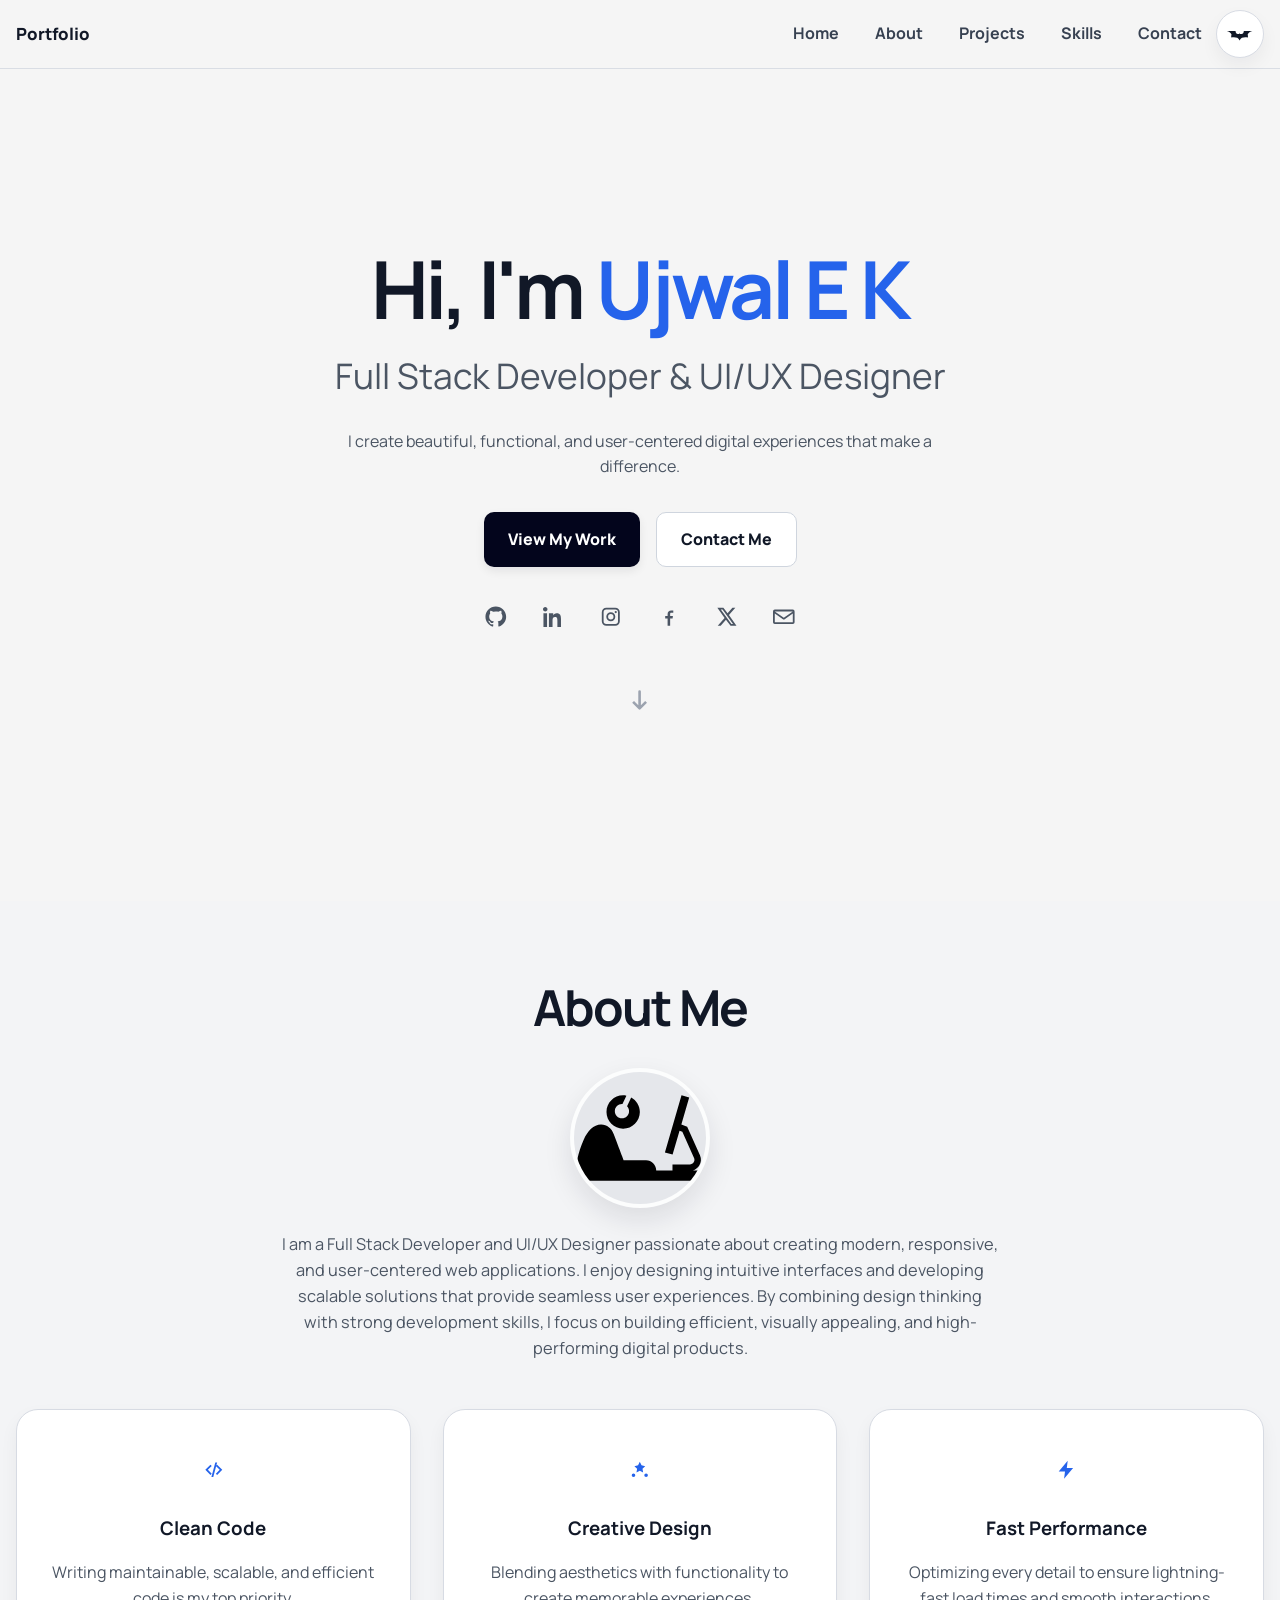
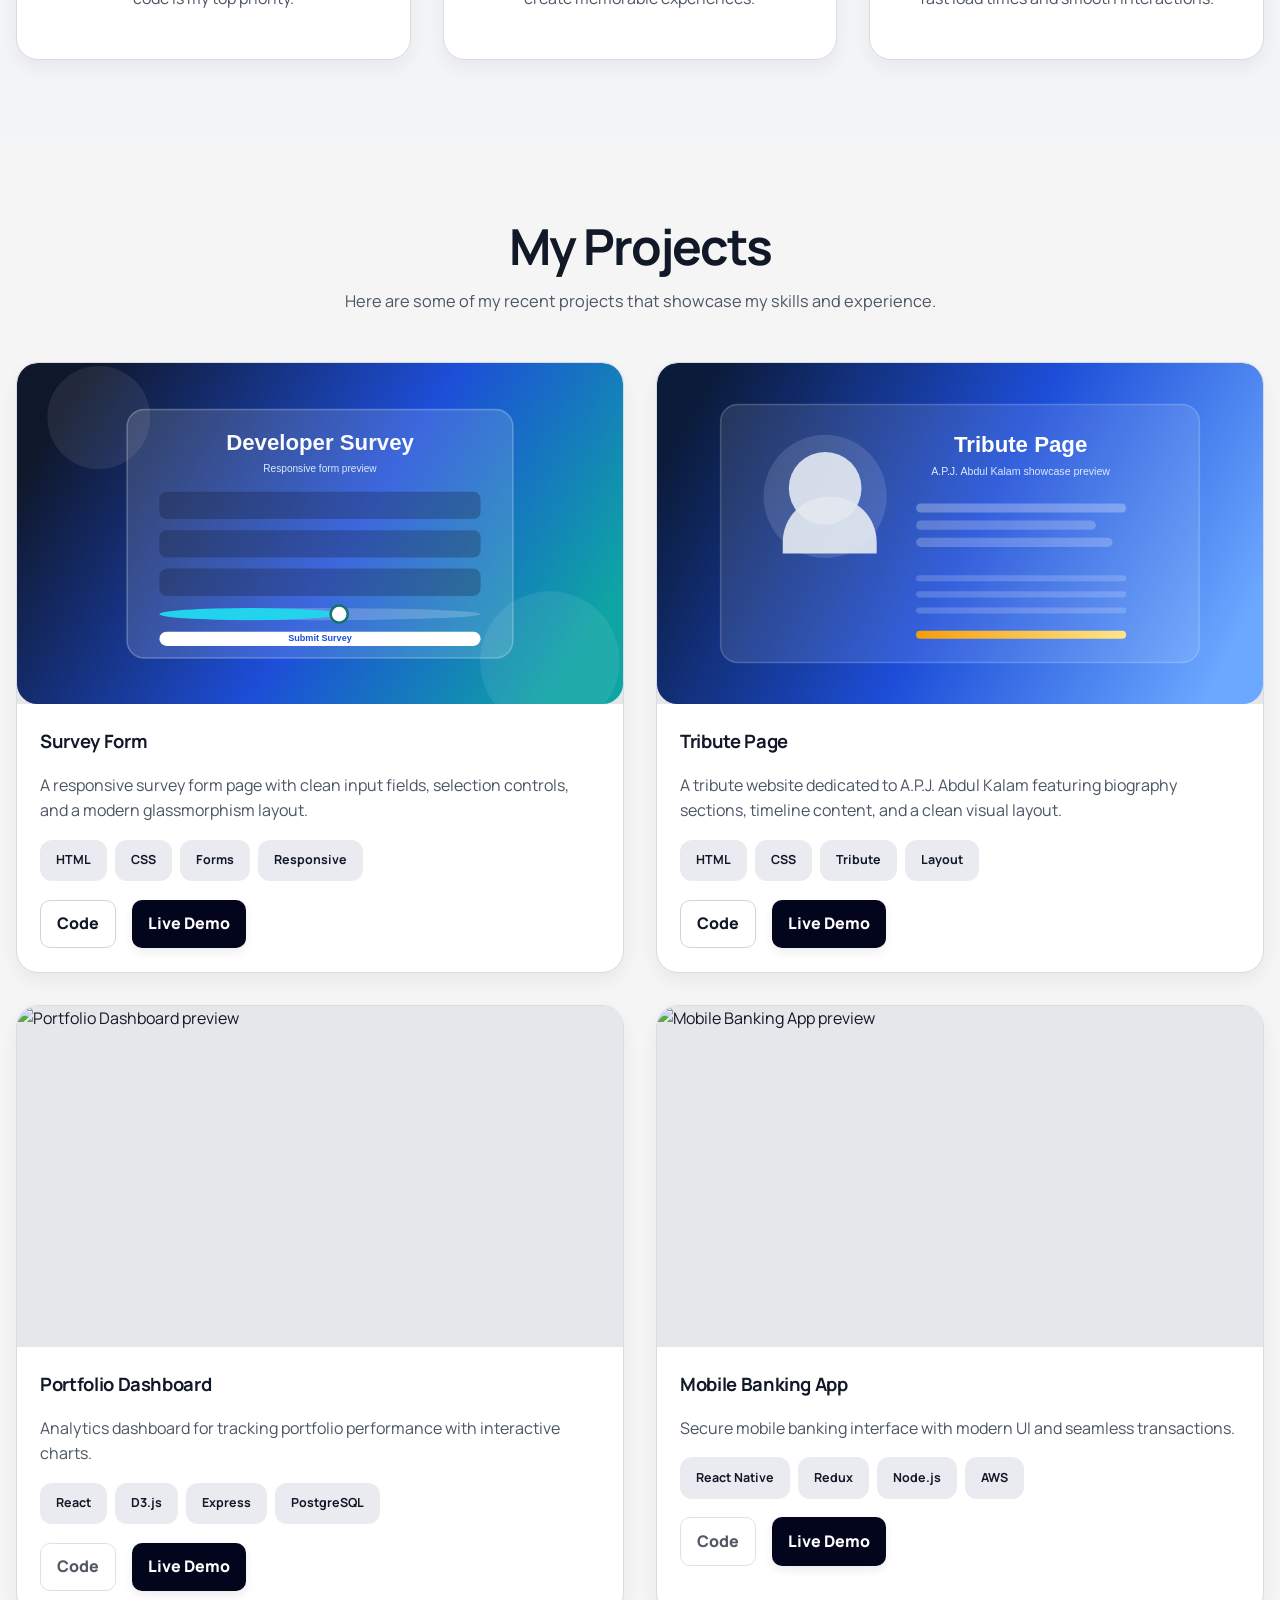
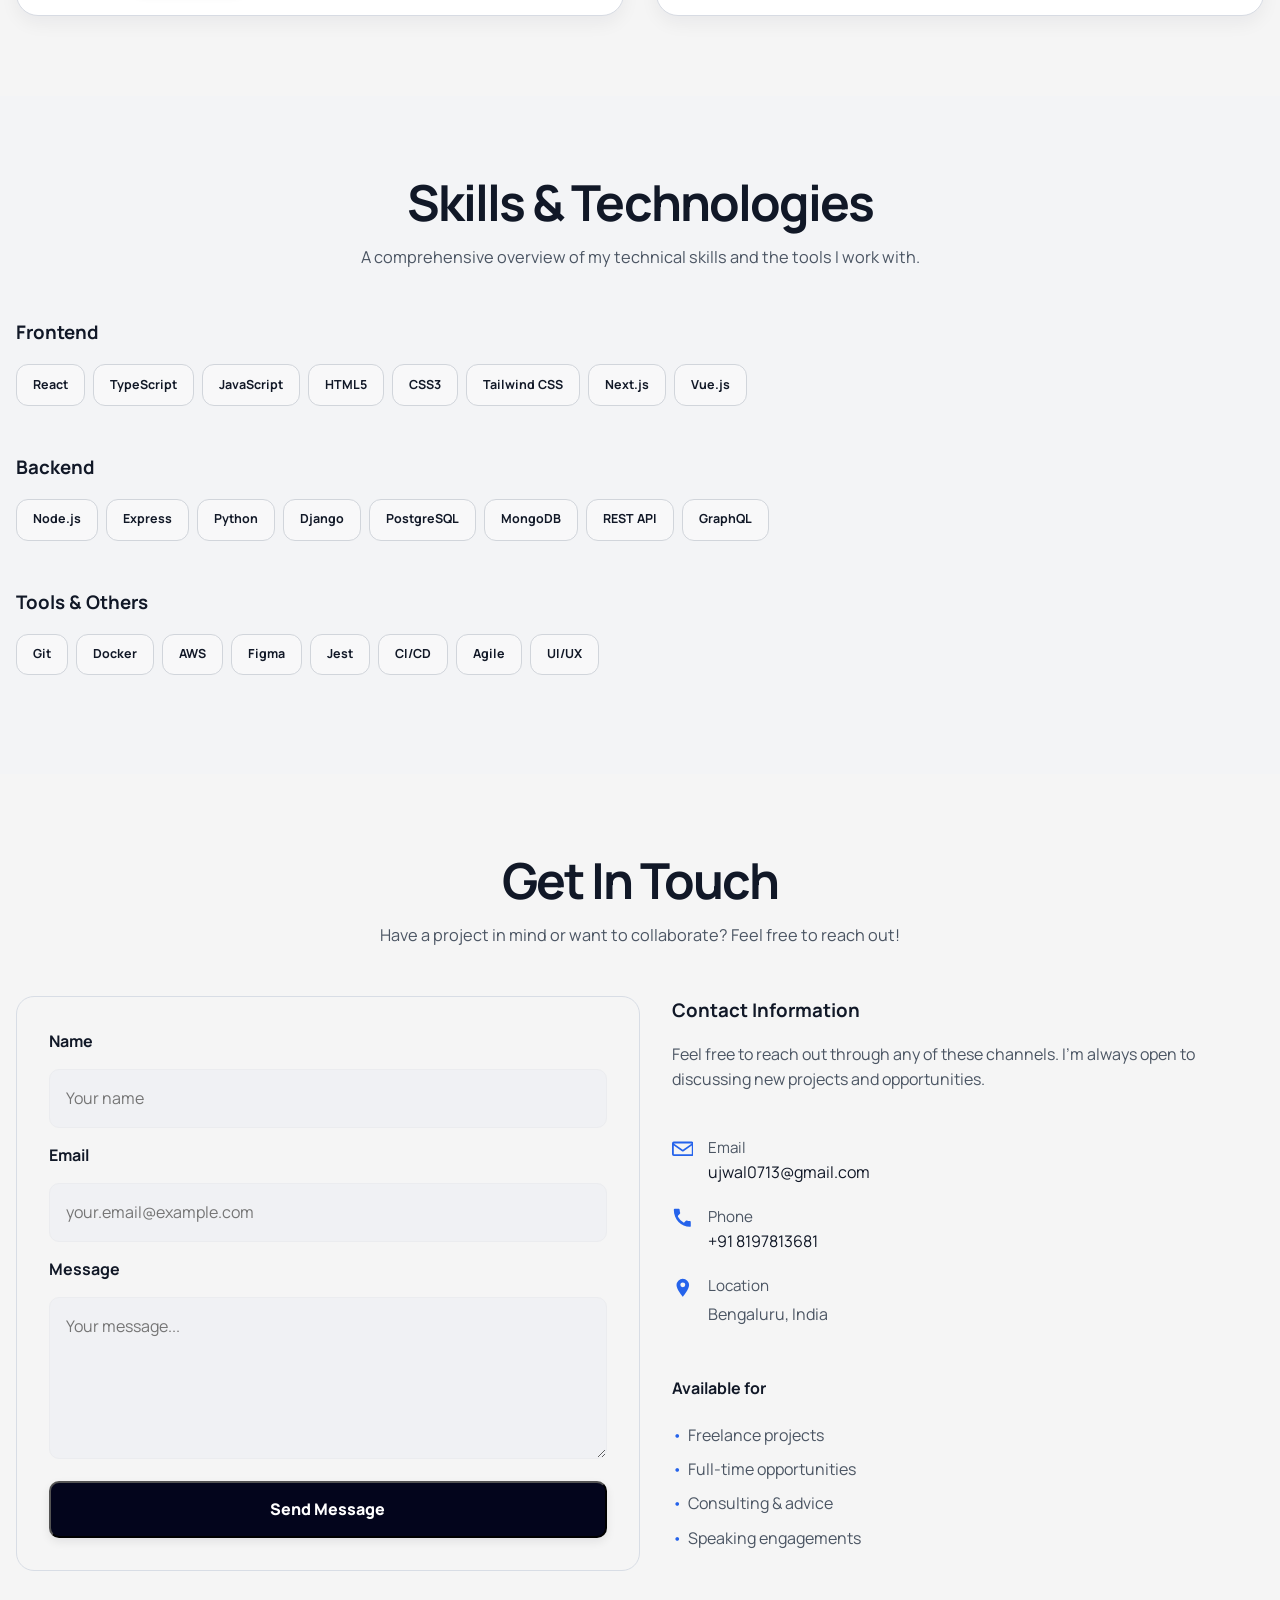
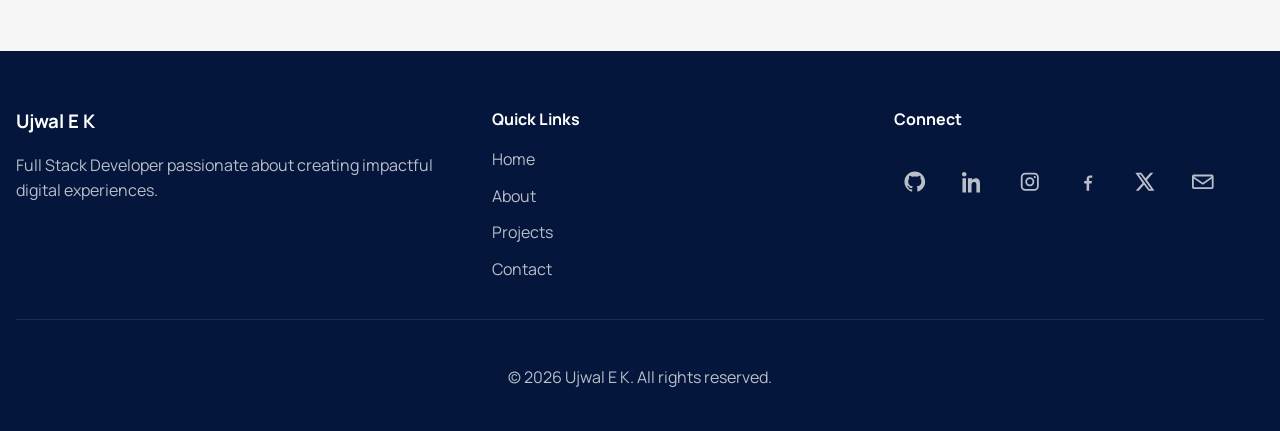
==== commit b9137931: "update design and added dark mode" ====
--- a/index.html
+++ b/index.html
@@ -190,7 +190,7 @@
                 <span>PostgreSQL</span>
               </div>
               <div class="project-actions">
-                <a class="button button-secondary button-small" href="" target="_blank" rel="noopener noreferrer">Code</a> <!--links to be update later-->
+                <a class="button button-secondary button-small" href="#" data-disabled-link="true" aria-disabled="true">Code</a> <!--links to be update later-->
                 <a class="button button-primary button-small" href="https://example.com" target="_blank" rel="noopener noreferrer">Live Demo</a>
               </div>
             </div>
@@ -210,7 +210,7 @@
                 <span>AWS</span>
               </div>
               <div class="project-actions">
-                <a class="button button-secondary button-small" href="" target="_blank" rel="noopener noreferrer">Code</a><!--links to be update later-->
+                <a class="button button-secondary button-small" href="#" data-disabled-link="true" aria-disabled="true">Code</a><!--links to be update later-->
                 <a class="button button-primary button-small" href="https://example.com" target="_blank" rel="noopener noreferrer">Live Demo</a>
               </div>
             </div>
@@ -430,3 +430,4 @@
 
 
 
+
--- a/style.css
+++ b/style.css
@@ -313,8 +313,9 @@
 }
 
 .section {
-  padding: 5rem 0;
-}
+    padding: 5rem 0;
+    scroll-margin-top: 5.5rem;
+  }
 
 .section-muted {
   background: #f3f4f6;
@@ -671,9 +672,9 @@
 
 
 .about-photo-wrap {
-  margin-top: 1.4rem;
-  margin-bottom: 1.4rem;
-}
+    margin-top: 2.1rem;
+    margin-bottom: 1.4rem;
+  }
 
 
 
@@ -711,6 +712,13 @@
   width: 1.7rem;
   height: 1.7rem;
   fill: currentColor;
+  transform-style: preserve-3d;
+  transition: transform 0.5s ease;
+}
+
+/* Added change: dark mode toggle flips the bat icon when switching themes */
+:root[data-theme="dark"] .theme-toggle svg {
+  transform: rotateY(180deg);
 }
 
 /* Added change: theme-aware surfaces and transition smoothing */
@@ -867,3 +875,20 @@
 }
 
 
+
+/* Added change: disabled placeholder project links stay styled but do not look broken */
+.button[aria-disabled="true"] {
+  opacity: 0.72;
+  cursor: not-allowed;
+}
+
+
+/* Added change: mobile anchor offset stays comfortable under the sticky header */
+@media (max-width: 768px) {
+  .section {
+    scroll-margin-top: 4.8rem;
+  }
+}
+
+
+
